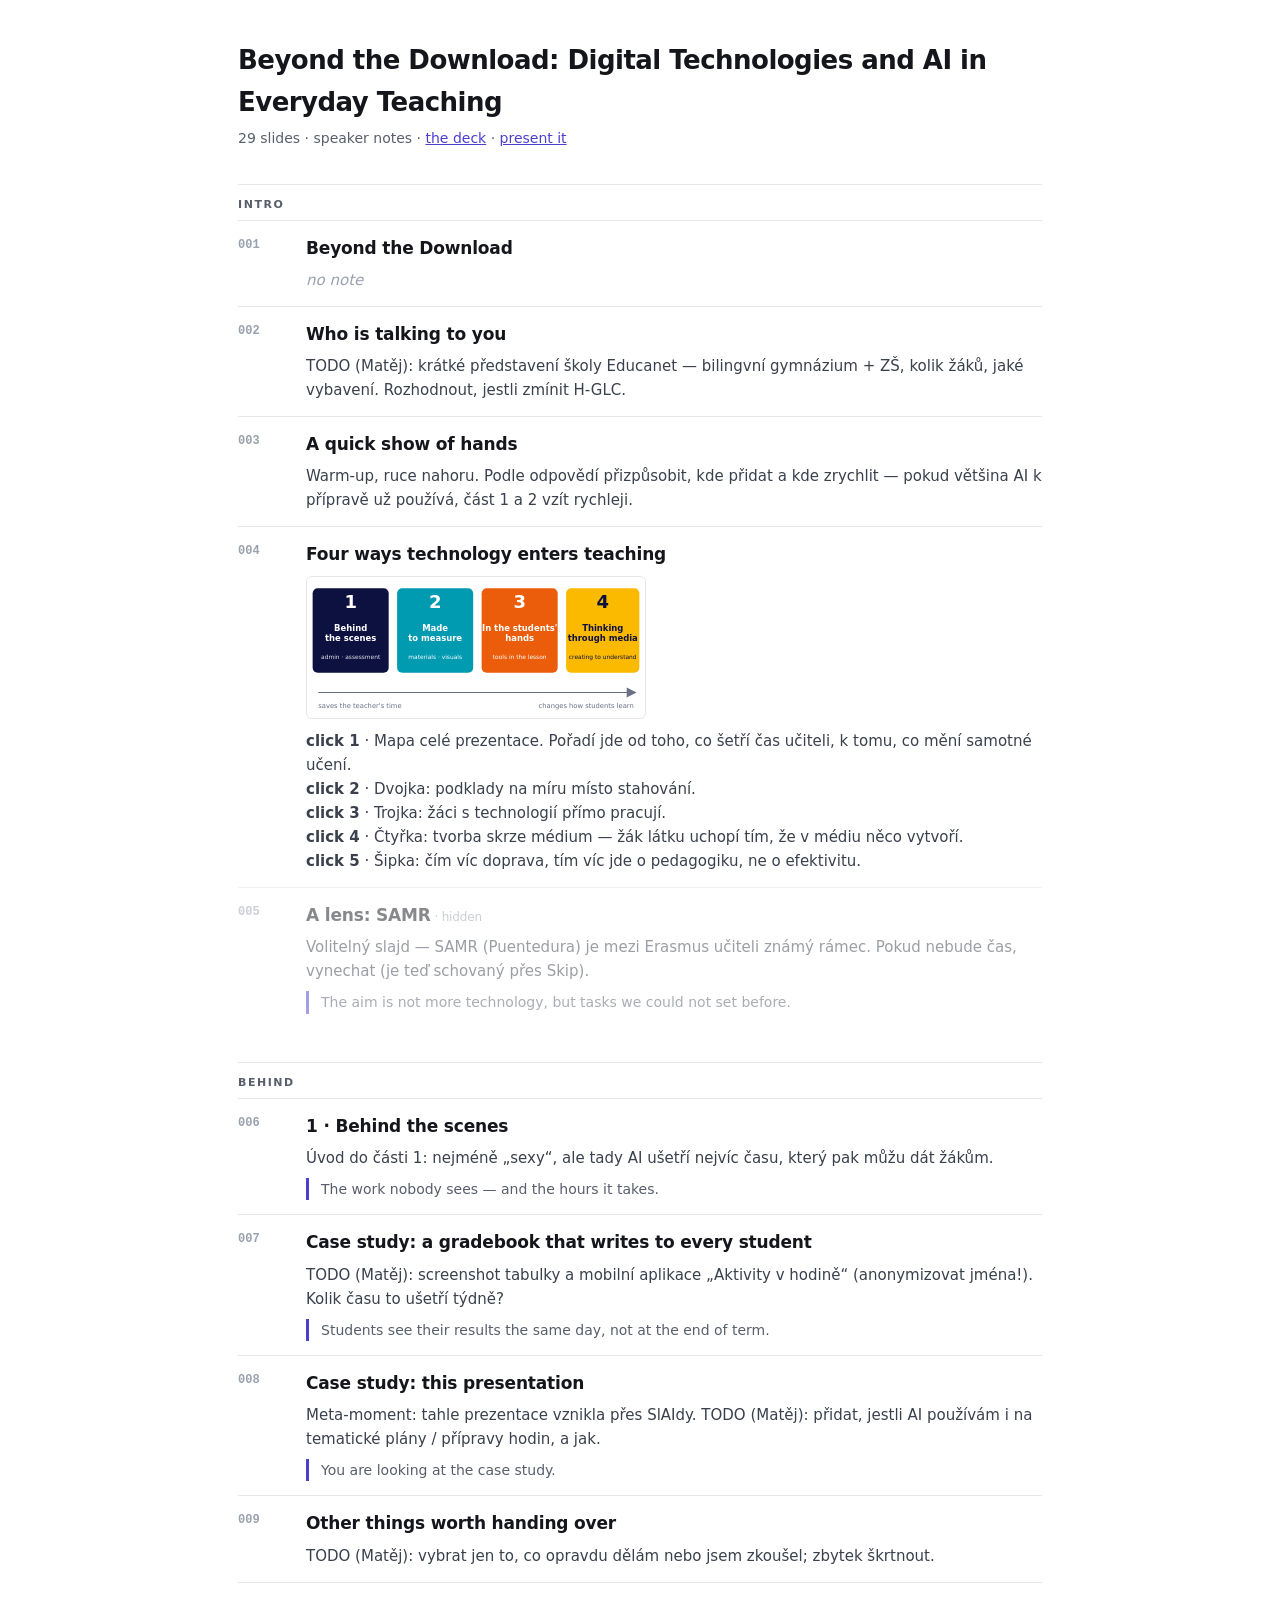
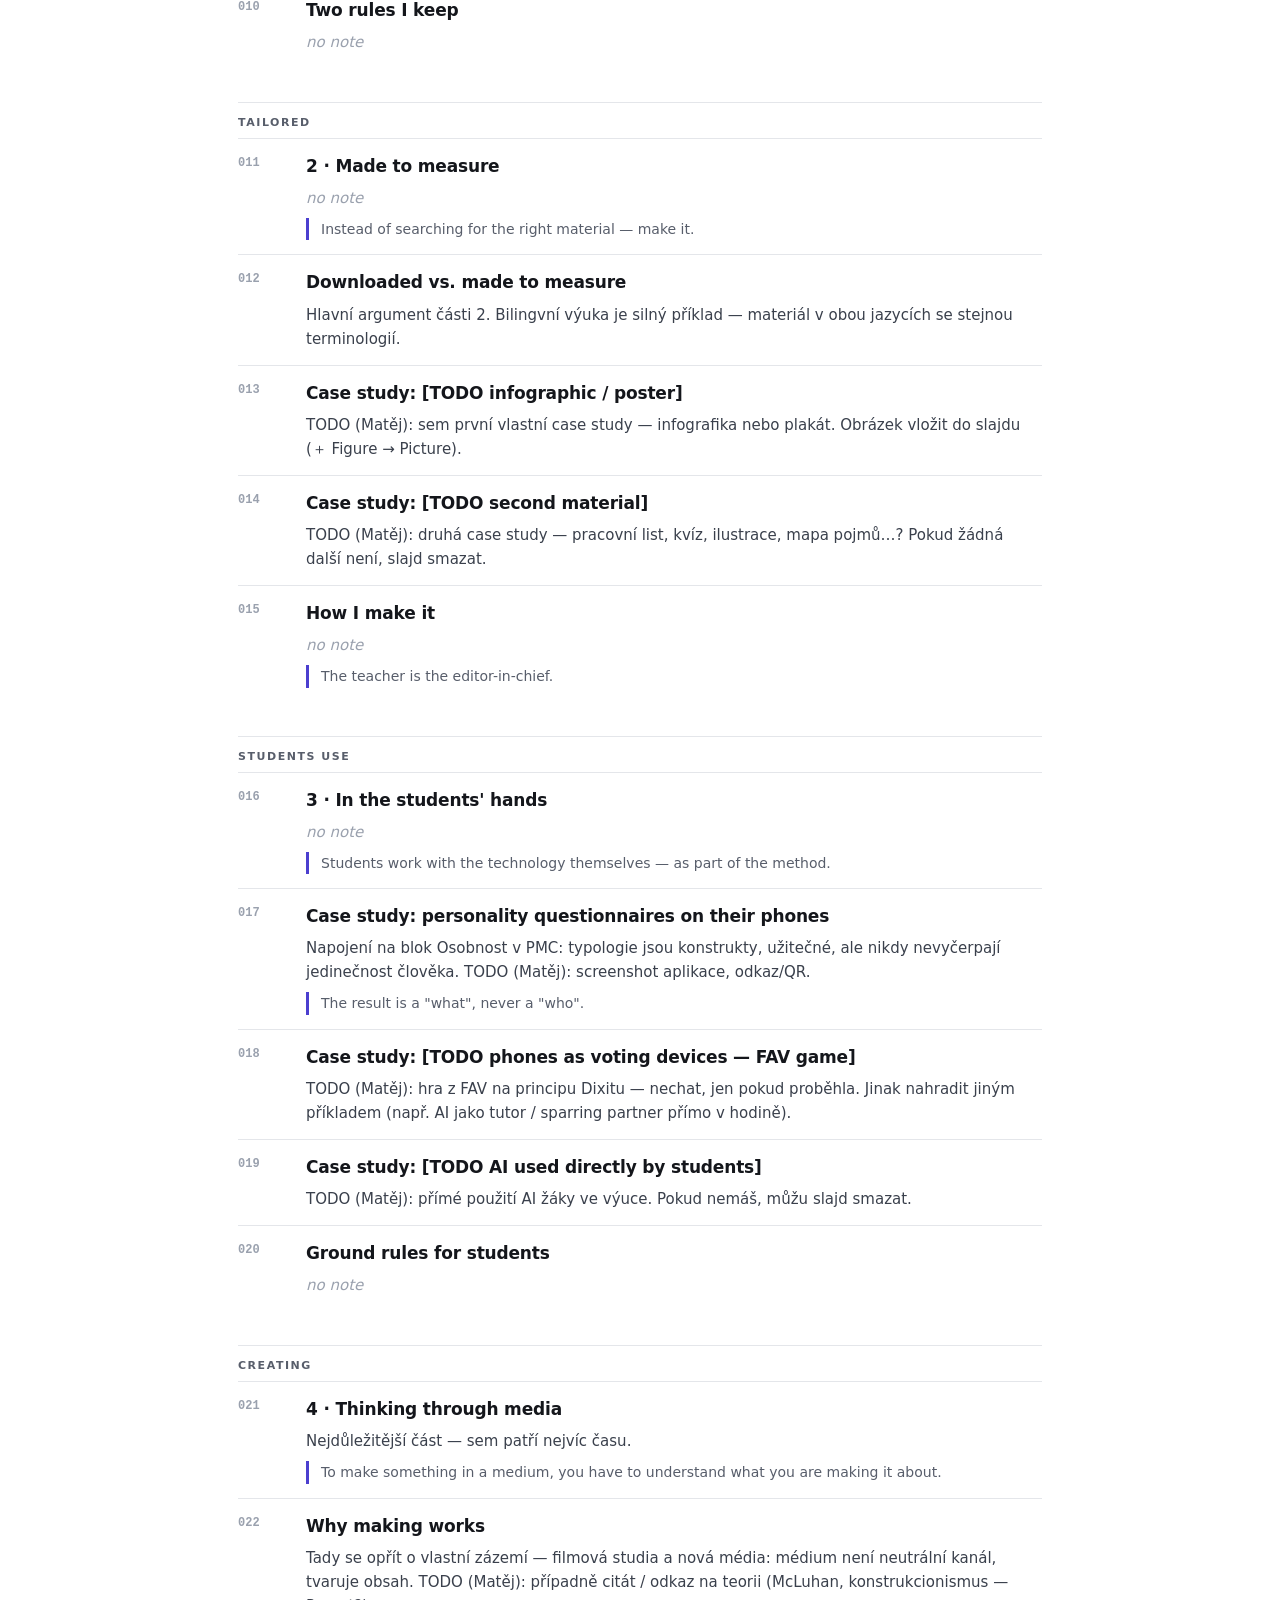
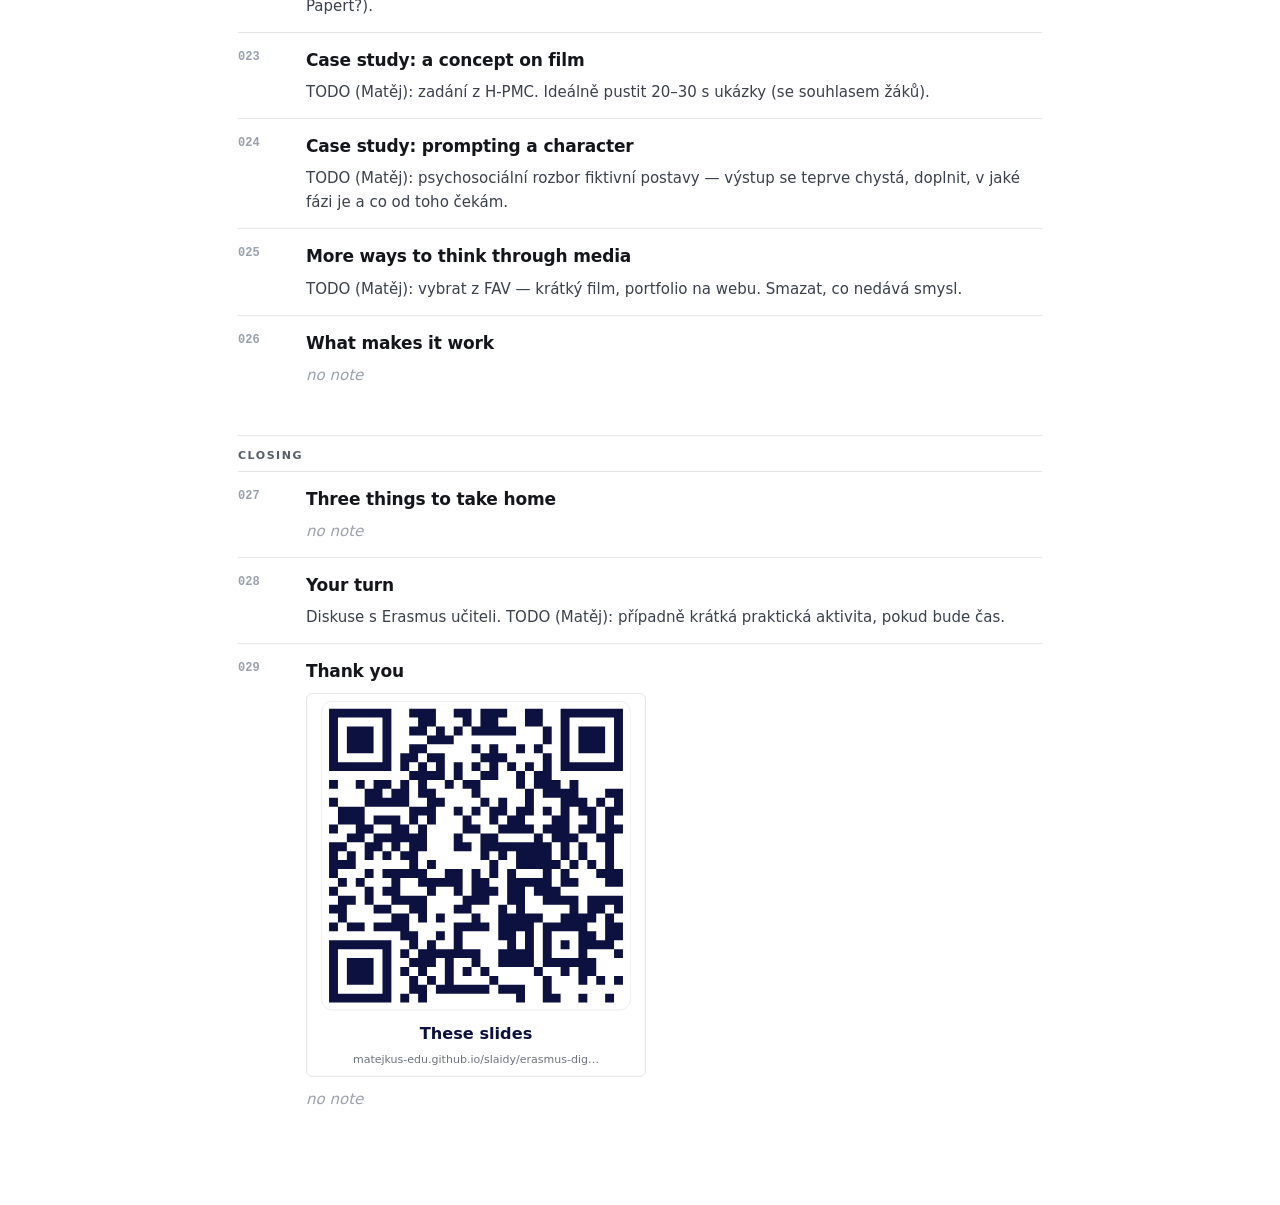
==== site/erasmus-digital/notes/index.html @ ec5362cb "Publish the Erasmus talk on digital technologies and AI (skeleton) Co-Authored-By: Claude Opus 5.5 <" ====
<!doctype html><html lang="en"><head><meta charset="utf-8">
<meta name="viewport" content="width=device-width,initial-scale=1">
<title>Beyond the Download: Digital Technologies and AI in Everyday Teaching · notes</title><style>
  :root{--ink:#14161B;--gray:#585E6B;--faint:#9AA1AE;--line:#E4E6EA;--acc:#4B3FCF}
  *{box-sizing:border-box}
  body{margin:0;background:#fff;color:var(--ink);
    font:15px/1.6 system-ui,-apple-system,Segoe UI,Roboto,sans-serif}
  .wrap{max-width:860px;margin:0 auto;padding:40px 28px 80px}
  h1{font-size:26px;letter-spacing:-.02em;margin:0 0 4px}
  .sub{color:var(--gray);margin:0 0 28px;font-size:14px}
  .sub a{color:var(--acc)}
  .act{font:600 11px/1 system-ui;letter-spacing:.14em;text-transform:uppercase;color:var(--gray);
    margin:34px 0 10px;padding-top:14px;border-top:1px solid var(--line);break-before:page}
  .act:first-of-type{break-before:auto}
  .s{display:grid;grid-template-columns:52px 1fr;gap:0 16px;padding:14px 0;
    border-top:1px solid var(--line);break-inside:avoid}
  .n{font:600 12px/1.7 ui-monospace,SFMono-Regular,monospace;color:var(--faint)}
  .t{font-size:17px;font-weight:650;letter-spacing:-.01em;margin:0 0 6px}
  .fig{margin:8px 0 10px;max-width:340px}
  .fig svg{width:100%;height:auto;display:block;border:1px solid var(--line);border-radius:6px}
  .note{margin:0;color:#3A404C}
  .note.none{color:var(--faint);font-style:italic}
  .key{margin:8px 0 0;padding-left:12px;border-left:3px solid var(--acc);color:var(--gray);
    font-size:14px}
  .skip{opacity:.5}
  .skip .t::after{content:" · hidden";font-weight:400;color:var(--faint);font-size:12px}
  @media print{
    .wrap{max-width:none;padding:0}
    body{font-size:11pt}
    .s{padding:10px 0}
    .sub a{color:inherit;text-decoration:none}
  }
:root{--d-accent:#009AB1;--d-ink:#0D1140;--d-paper:#FFFFFF;}
  .fig svg{background:var(--d-paper,#fff)}
</style></head><body><div class="wrap">
<h1>Beyond the Download: Digital Technologies and AI in Everyday Teaching</h1>
<p class="sub">29 slides · speaker notes · <a href="../">the deck</a> ·
 <a href="../#present">present it</a></p>
<div class="act">Intro</div>
<div class="s"><div class="n">001</div><div><p class="t">Beyond the Download</p><p class="note none">no note</p></div></div>
<div class="s"><div class="n">002</div><div><p class="t">Who is talking to you</p><p class="note">TODO (Matěj): krátké představení školy Educanet — bilingvní gymnázium + ZŠ, kolik žáků, jaké vybavení. Rozhodnout, jestli zmínit H-GLC.</p></div></div>
<div class="s"><div class="n">003</div><div><p class="t">A quick show of hands</p><p class="note">Warm-up, ruce nahoru. Podle odpovědí přizpůsobit, kde přidat a kde zrychlit — pokud většina AI k přípravě už používá, část 1 a 2 vzít rychleji.</p></div></div>
<div class="s"><div class="n">004</div><div><p class="t">Four ways technology enters teaching</p><div class="fig"><svg xmlns="http://www.w3.org/2000/svg" viewBox="0 0 1200 500" font-family="inherit">
  <g>
    <rect x="20" y="40" width="270" height="300" rx="18" fill="#0D1140"/>
    <text x="155" y="110" text-anchor="middle" font-size="64" font-weight="800" fill="#FFFFFF">1</text>
    <text x="155" y="190" text-anchor="middle" font-size="30" font-weight="700" fill="#FFFFFF">Behind</text>
    <text x="155" y="228" text-anchor="middle" font-size="30" font-weight="700" fill="#FFFFFF">the scenes</text>
    <text x="155" y="290" text-anchor="middle" font-size="21" fill="#E1E3EA">admin · assessment</text>
  </g>
  <g data-step="1">
    <rect x="320" y="40" width="270" height="300" rx="18" fill="#009AB1"/>
    <text x="455" y="110" text-anchor="middle" font-size="64" font-weight="800" fill="#FFFFFF">2</text>
    <text x="455" y="190" text-anchor="middle" font-size="30" font-weight="700" fill="#FFFFFF">Made</text>
    <text x="455" y="228" text-anchor="middle" font-size="30" font-weight="700" fill="#FFFFFF">to measure</text>
    <text x="455" y="290" text-anchor="middle" font-size="21" fill="#FFFFFF">materials · visuals</text>
  </g>
  <g data-step="2">
    <rect x="620" y="40" width="270" height="300" rx="18" fill="#EB5D0B"/>
    <text x="755" y="110" text-anchor="middle" font-size="64" font-weight="800" fill="#FFFFFF">3</text>
    <text x="755" y="190" text-anchor="middle" font-size="30" font-weight="700" fill="#FFFFFF">In the students'</text>
    <text x="755" y="228" text-anchor="middle" font-size="30" font-weight="700" fill="#FFFFFF">hands</text>
    <text x="755" y="290" text-anchor="middle" font-size="21" fill="#FFFFFF">tools in the lesson</text>
  </g>
  <g data-step="3">
    <rect x="920" y="40" width="260" height="300" rx="18" fill="#FBB900"/>
    <text x="1050" y="110" text-anchor="middle" font-size="64" font-weight="800" fill="#0D1140">4</text>
    <text x="1050" y="190" text-anchor="middle" font-size="30" font-weight="700" fill="#0D1140">Thinking</text>
    <text x="1050" y="228" text-anchor="middle" font-size="30" font-weight="700" fill="#0D1140">through media</text>
    <text x="1050" y="290" text-anchor="middle" font-size="21" fill="#0D1140">creating to understand</text>
  </g>
  <g data-step="4">
    <line x1="40" y1="410" x2="1140" y2="410" stroke="#6B7085" stroke-width="4"/>
    <polygon points="1170,410 1135,392 1135,428" fill="#6B7085"/>
    <text x="40" y="465" font-size="24" fill="#6B7085">saves the teacher's time</text>
    <text x="1160" y="465" text-anchor="end" font-size="24" fill="#6B7085">changes how students learn</text>
  </g>
</svg></div><p class="note"><b>click 1</b> · Mapa celé prezentace. Pořadí jde od toho, co šetří čas učiteli, k tomu, co mění samotné učení.</p><p class="note"><b>click 2</b> · Dvojka: podklady na míru místo stahování.</p><p class="note"><b>click 3</b> · Trojka: žáci s technologií přímo pracují.</p><p class="note"><b>click 4</b> · Čtyřka: tvorba skrze médium — žák látku uchopí tím, že v médiu něco vytvoří.</p><p class="note"><b>click 5</b> · Šipka: čím víc doprava, tím víc jde o pedagogiku, ne o efektivitu.</p></div></div>
<div class="s skip"><div class="n">005</div><div><p class="t">A lens: SAMR</p><p class="note">Volitelný slajd — SAMR (Puentedura) je mezi Erasmus učiteli známý rámec. Pokud nebude čas, vynechat (je teď schovaný přes Skip).</p><p class="key">The aim is not more technology, but tasks we could not set before.</p></div></div>
<div class="act">Behind</div>
<div class="s"><div class="n">006</div><div><p class="t">1 · Behind the scenes</p><p class="note">Úvod do části 1: nejméně „sexy“, ale tady AI ušetří nejvíc času, který pak můžu dát žákům.</p><p class="key">The work nobody sees — and the hours it takes.</p></div></div>
<div class="s"><div class="n">007</div><div><p class="t">Case study: a gradebook that writes to every student</p><p class="note">TODO (Matěj): screenshot tabulky a mobilní aplikace „Aktivity v hodině“ (anonymizovat jména!). Kolik času to ušetří týdně?</p><p class="key">Students see their results the same day, not at the end of term.</p></div></div>
<div class="s"><div class="n">008</div><div><p class="t">Case study: this presentation</p><p class="note">Meta-moment: tahle prezentace vznikla přes SlAIdy. TODO (Matěj): přidat, jestli AI používám i na tematické plány / přípravy hodin, a jak.</p><p class="key">You are looking at the case study.</p></div></div>
<div class="s"><div class="n">009</div><div><p class="t">Other things worth handing over</p><p class="note">TODO (Matěj): vybrat jen to, co opravdu dělám nebo jsem zkoušel; zbytek škrtnout.</p></div></div>
<div class="s"><div class="n">010</div><div><p class="t">Two rules I keep</p><p class="note none">no note</p></div></div>
<div class="act">Tailored</div>
<div class="s"><div class="n">011</div><div><p class="t">2 · Made to measure</p><p class="note none">no note</p><p class="key">Instead of searching for the right material — make it.</p></div></div>
<div class="s"><div class="n">012</div><div><p class="t">Downloaded vs. made to measure</p><p class="note">Hlavní argument části 2. Bilingvní výuka je silný příklad — materiál v obou jazycích se stejnou terminologií.</p></div></div>
<div class="s"><div class="n">013</div><div><p class="t">Case study: [TODO infographic / poster]</p><p class="note">TODO (Matěj): sem první vlastní case study — infografika nebo plakát. Obrázek vložit do slajdu (＋ Figure → Picture).</p></div></div>
<div class="s"><div class="n">014</div><div><p class="t">Case study: [TODO second material]</p><p class="note">TODO (Matěj): druhá case study — pracovní list, kvíz, ilustrace, mapa pojmů…? Pokud žádná další není, slajd smazat.</p></div></div>
<div class="s"><div class="n">015</div><div><p class="t">How I make it</p><p class="note none">no note</p><p class="key">The teacher is the editor-in-chief.</p></div></div>
<div class="act">Students Use</div>
<div class="s"><div class="n">016</div><div><p class="t">3 · In the students&#x27; hands</p><p class="note none">no note</p><p class="key">Students work with the technology themselves — as part of the method.</p></div></div>
<div class="s"><div class="n">017</div><div><p class="t">Case study: personality questionnaires on their phones</p><p class="note">Napojení na blok Osobnost v PMC: typologie jsou konstrukty, užitečné, ale nikdy nevyčerpají jedinečnost člověka. TODO (Matěj): screenshot aplikace, odkaz/QR.</p><p class="key">The result is a &quot;what&quot;, never a &quot;who&quot;.</p></div></div>
<div class="s"><div class="n">018</div><div><p class="t">Case study: [TODO phones as voting devices — FAV game]</p><p class="note">TODO (Matěj): hra z FAV na principu Dixitu — nechat, jen pokud proběhla. Jinak nahradit jiným příkladem (např. AI jako tutor / sparring partner přímo v hodině).</p></div></div>
<div class="s"><div class="n">019</div><div><p class="t">Case study: [TODO AI used directly by students]</p><p class="note">TODO (Matěj): přímé použití AI žáky ve výuce. Pokud nemáš, můžu slajd smazat.</p></div></div>
<div class="s"><div class="n">020</div><div><p class="t">Ground rules for students</p><p class="note none">no note</p></div></div>
<div class="act">Creating</div>
<div class="s"><div class="n">021</div><div><p class="t">4 · Thinking through media</p><p class="note">Nejdůležitější část — sem patří nejvíc času.</p><p class="key">To make something in a medium, you have to understand what you are making it about.</p></div></div>
<div class="s"><div class="n">022</div><div><p class="t">Why making works</p><p class="note">Tady se opřít o vlastní zázemí — filmová studia a nová média: médium není neutrální kanál, tvaruje obsah. TODO (Matěj): případně citát / odkaz na teorii (McLuhan, konstrukcionismus — Papert?).</p></div></div>
<div class="s"><div class="n">023</div><div><p class="t">Case study: a concept on film</p><p class="note">TODO (Matěj): zadání z H-PMC. Ideálně pustit 20–30 s ukázky (se souhlasem žáků).</p></div></div>
<div class="s"><div class="n">024</div><div><p class="t">Case study: prompting a character</p><p class="note">TODO (Matěj): psychosociální rozbor fiktivní postavy — výstup se teprve chystá, doplnit, v jaké fázi je a co od toho čekám.</p></div></div>
<div class="s"><div class="n">025</div><div><p class="t">More ways to think through media</p><p class="note">TODO (Matěj): vybrat z FAV — krátký film, portfolio na webu. Smazat, co nedává smysl.</p></div></div>
<div class="s"><div class="n">026</div><div><p class="t">What makes it work</p><p class="note none">no note</p></div></div>
<div class="act">Closing</div>
<div class="s"><div class="n">027</div><div><p class="t">Three things to take home</p><p class="note none">no note</p></div></div>
<div class="s"><div class="n">028</div><div><p class="t">Your turn</p><p class="note">Diskuse s Erasmus učiteli. TODO (Matěj): případně krátká praktická aktivita, pokud bude čas.</p></div></div>
<div class="s"><div class="n">029</div><div><p class="t">Thank you</p><div class="fig"><svg xmlns="http://www.w3.org/2000/svg" viewBox="0 0 460 520" font-family="system-ui,sans-serif" role="img" lang="en">
  <title>These slides</title>
  <desc>QR code: https://matejkus-edu.github.io/slaidy/erasmus-digital/</desc>
  <rect x="20" y="10" width="420" height="420" rx="14" fill="#FFFFFF" stroke="#E5E7EB"/>
  <g transform="translate(30 20) scale(12.12121)"><path d="M0 0h7v1h-7zM9 0h3v1h-3zM14 0h2v1h-2zM17 0h3v1h-3zM22 0h2v1h-2zM26 0h7v1h-7zM0 1h1v1h-1zM6 1h1v1h-1zM10 1h2v1h-2zM15 1h1v1h-1zM17 1h2v1h-2zM22 1h2v1h-2zM26 1h1v1h-1zM32 1h1v1h-1zM0 2h1v1h-1zM2 2h3v1h-3zM6 2h1v1h-1zM9 2h2v1h-2zM12 2h1v1h-1zM14 2h1v1h-1zM16 2h5v1h-5zM24 2h1v1h-1zM26 2h1v1h-1zM28 2h3v1h-3zM32 2h1v1h-1zM0 3h1v1h-1zM2 3h3v1h-3zM6 3h1v1h-1zM11 3h3v1h-3zM24 3h1v1h-1zM26 3h1v1h-1zM28 3h3v1h-3zM32 3h1v1h-1zM0 4h1v1h-1zM2 4h3v1h-3zM6 4h1v1h-1zM9 4h2v1h-2zM16 4h1v1h-1zM18 4h1v1h-1zM21 4h1v1h-1zM23 4h1v1h-1zM26 4h1v1h-1zM28 4h3v1h-3zM32 4h1v1h-1zM0 5h1v1h-1zM6 5h1v1h-1zM8 5h2v1h-2zM11 5h2v1h-2zM17 5h3v1h-3zM24 5h1v1h-1zM26 5h1v1h-1zM32 5h1v1h-1zM0 6h7v1h-7zM8 6h1v1h-1zM10 6h1v1h-1zM12 6h1v1h-1zM14 6h1v1h-1zM16 6h1v1h-1zM18 6h1v1h-1zM20 6h1v1h-1zM22 6h1v1h-1zM24 6h1v1h-1zM26 6h7v1h-7zM9 7h4v1h-4zM14 7h1v1h-1zM17 7h2v1h-2zM21 7h1v1h-1zM23 7h2v1h-2zM0 8h1v1h-1zM3 8h1v1h-1zM5 8h2v1h-2zM8 8h1v1h-1zM10 8h1v1h-1zM13 8h1v1h-1zM15 8h2v1h-2zM21 8h1v1h-1zM23 8h3v1h-3zM27 8h1v1h-1zM4 9h2v1h-2zM7 9h2v1h-2zM10 9h2v1h-2zM16 9h1v1h-1zM22 9h1v1h-1zM24 9h4v1h-4zM31 9h2v1h-2zM0 10h1v1h-1zM4 10h5v1h-5zM11 10h2v1h-2zM17 10h1v1h-1zM19 10h1v1h-1zM22 10h1v1h-1zM26 10h3v1h-3zM30 10h1v1h-1zM32 10h1v1h-1zM1 11h3v1h-3zM9 11h3v1h-3zM14 11h1v1h-1zM16 11h1v1h-1zM18 11h2v1h-2zM21 11h2v1h-2zM24 11h1v1h-1zM26 11h1v1h-1zM28 11h2v1h-2zM31 11h2v1h-2zM1 12h3v1h-3zM5 12h3v1h-3zM9 12h1v1h-1zM11 12h1v1h-1zM15 12h1v1h-1zM18 12h1v1h-1zM20 12h2v1h-2zM25 12h2v1h-2zM29 12h1v1h-1zM31 12h1v1h-1zM0 13h1v1h-1zM3 13h2v1h-2zM7 13h2v1h-2zM10 13h1v1h-1zM15 13h2v1h-2zM19 13h4v1h-4zM24 13h3v1h-3zM28 13h2v1h-2zM31 13h2v1h-2zM2 14h2v1h-2zM5 14h6v1h-6zM14 14h1v1h-1zM17 14h2v1h-2zM23 14h1v1h-1zM25 14h3v1h-3zM30 14h2v1h-2zM0 15h2v1h-2zM4 15h2v1h-2zM7 15h1v1h-1zM9 15h2v1h-2zM14 15h2v1h-2zM17 15h8v1h-8zM26 15h1v1h-1zM28 15h1v1h-1zM31 15h1v1h-1zM0 16h1v1h-1zM2 16h1v1h-1zM4 16h1v1h-1zM6 16h1v1h-1zM8 16h2v1h-2zM17 16h1v1h-1zM19 16h1v1h-1zM21 16h4v1h-4zM26 16h1v1h-1zM28 16h1v1h-1zM31 16h1v1h-1zM0 17h3v1h-3zM9 17h1v1h-1zM11 17h1v1h-1zM18 17h1v1h-1zM21 17h5v1h-5zM27 17h1v1h-1zM29 17h1v1h-1zM31 17h1v1h-1zM0 18h1v1h-1zM4 18h1v1h-1zM6 18h5v1h-5zM13 18h2v1h-2zM16 18h1v1h-1zM18 18h1v1h-1zM20 18h1v1h-1zM24 18h1v1h-1zM26 18h1v1h-1zM30 18h3v1h-3zM1 19h1v1h-1zM3 19h1v1h-1zM7 19h1v1h-1zM10 19h5v1h-5zM16 19h2v1h-2zM20 19h5v1h-5zM26 19h2v1h-2zM31 19h2v1h-2zM0 20h1v1h-1zM4 20h1v1h-1zM6 20h2v1h-2zM11 20h1v1h-1zM14 20h1v1h-1zM16 20h3v1h-3zM20 20h2v1h-2zM23 20h3v1h-3zM1 21h2v1h-2zM4 21h1v1h-1zM7 21h4v1h-4zM15 21h3v1h-3zM20 21h2v1h-2zM24 21h4v1h-4zM29 21h4v1h-4zM0 22h2v1h-2zM5 22h2v1h-2zM9 22h2v1h-2zM14 22h2v1h-2zM19 22h1v1h-1zM21 22h1v1h-1zM27 22h1v1h-1zM29 22h2v1h-2zM32 22h1v1h-1zM1 23h1v1h-1zM7 23h2v1h-2zM10 23h1v1h-1zM12 23h1v1h-1zM16 23h1v1h-1zM19 23h5v1h-5zM26 23h4v1h-4zM31 23h1v1h-1zM0 24h1v1h-1zM2 24h2v1h-2zM5 24h4v1h-4zM14 24h4v1h-4zM19 24h4v1h-4zM24 24h5v1h-5zM31 24h2v1h-2zM8 25h2v1h-2zM12 25h1v1h-1zM14 25h1v1h-1zM19 25h2v1h-2zM22 25h1v1h-1zM24 25h1v1h-1zM28 25h2v1h-2zM31 25h2v1h-2zM0 26h7v1h-7zM9 26h1v1h-1zM11 26h1v1h-1zM14 26h1v1h-1zM20 26h1v1h-1zM22 26h1v1h-1zM24 26h1v1h-1zM26 26h1v1h-1zM28 26h4v1h-4zM0 27h1v1h-1zM6 27h1v1h-1zM8 27h1v1h-1zM10 27h7v1h-7zM19 27h4v1h-4zM24 27h1v1h-1zM28 27h1v1h-1zM32 27h1v1h-1zM0 28h1v1h-1zM2 28h3v1h-3zM6 28h1v1h-1zM9 28h3v1h-3zM13 28h1v1h-1zM16 28h1v1h-1zM19 28h4v1h-4zM24 28h6v1h-6zM0 29h1v1h-1zM2 29h3v1h-3zM6 29h1v1h-1zM8 29h1v1h-1zM10 29h1v1h-1zM13 29h1v1h-1zM15 29h1v1h-1zM17 29h1v1h-1zM23 29h1v1h-1zM26 29h1v1h-1zM28 29h2v1h-2zM0 30h1v1h-1zM2 30h3v1h-3zM6 30h1v1h-1zM9 30h1v1h-1zM11 30h1v1h-1zM13 30h1v1h-1zM18 30h1v1h-1zM24 30h1v1h-1zM28 30h1v1h-1zM30 30h1v1h-1zM32 30h1v1h-1zM0 31h1v1h-1zM6 31h1v1h-1zM9 31h2v1h-2zM12 31h6v1h-6zM19 31h3v1h-3zM24 31h1v1h-1zM0 32h7v1h-7zM8 32h1v1h-1zM10 32h1v1h-1zM21 32h1v1h-1zM24 32h2v1h-2zM28 32h1v1h-1zM31 32h1v1h-1z" fill="#0D1140"/></g>
  <text x="230" y="470" text-anchor="middle" font-size="22" font-weight="700" fill="#0D1140">These slides</text>
  <text x="230" y="502" text-anchor="middle" font-size="15" fill="#6B7280">matejkus-edu.github.io/slaidy/erasmus-dig…</text>
</svg></div><p class="note none">no note</p></div></div>
</div></body></html>
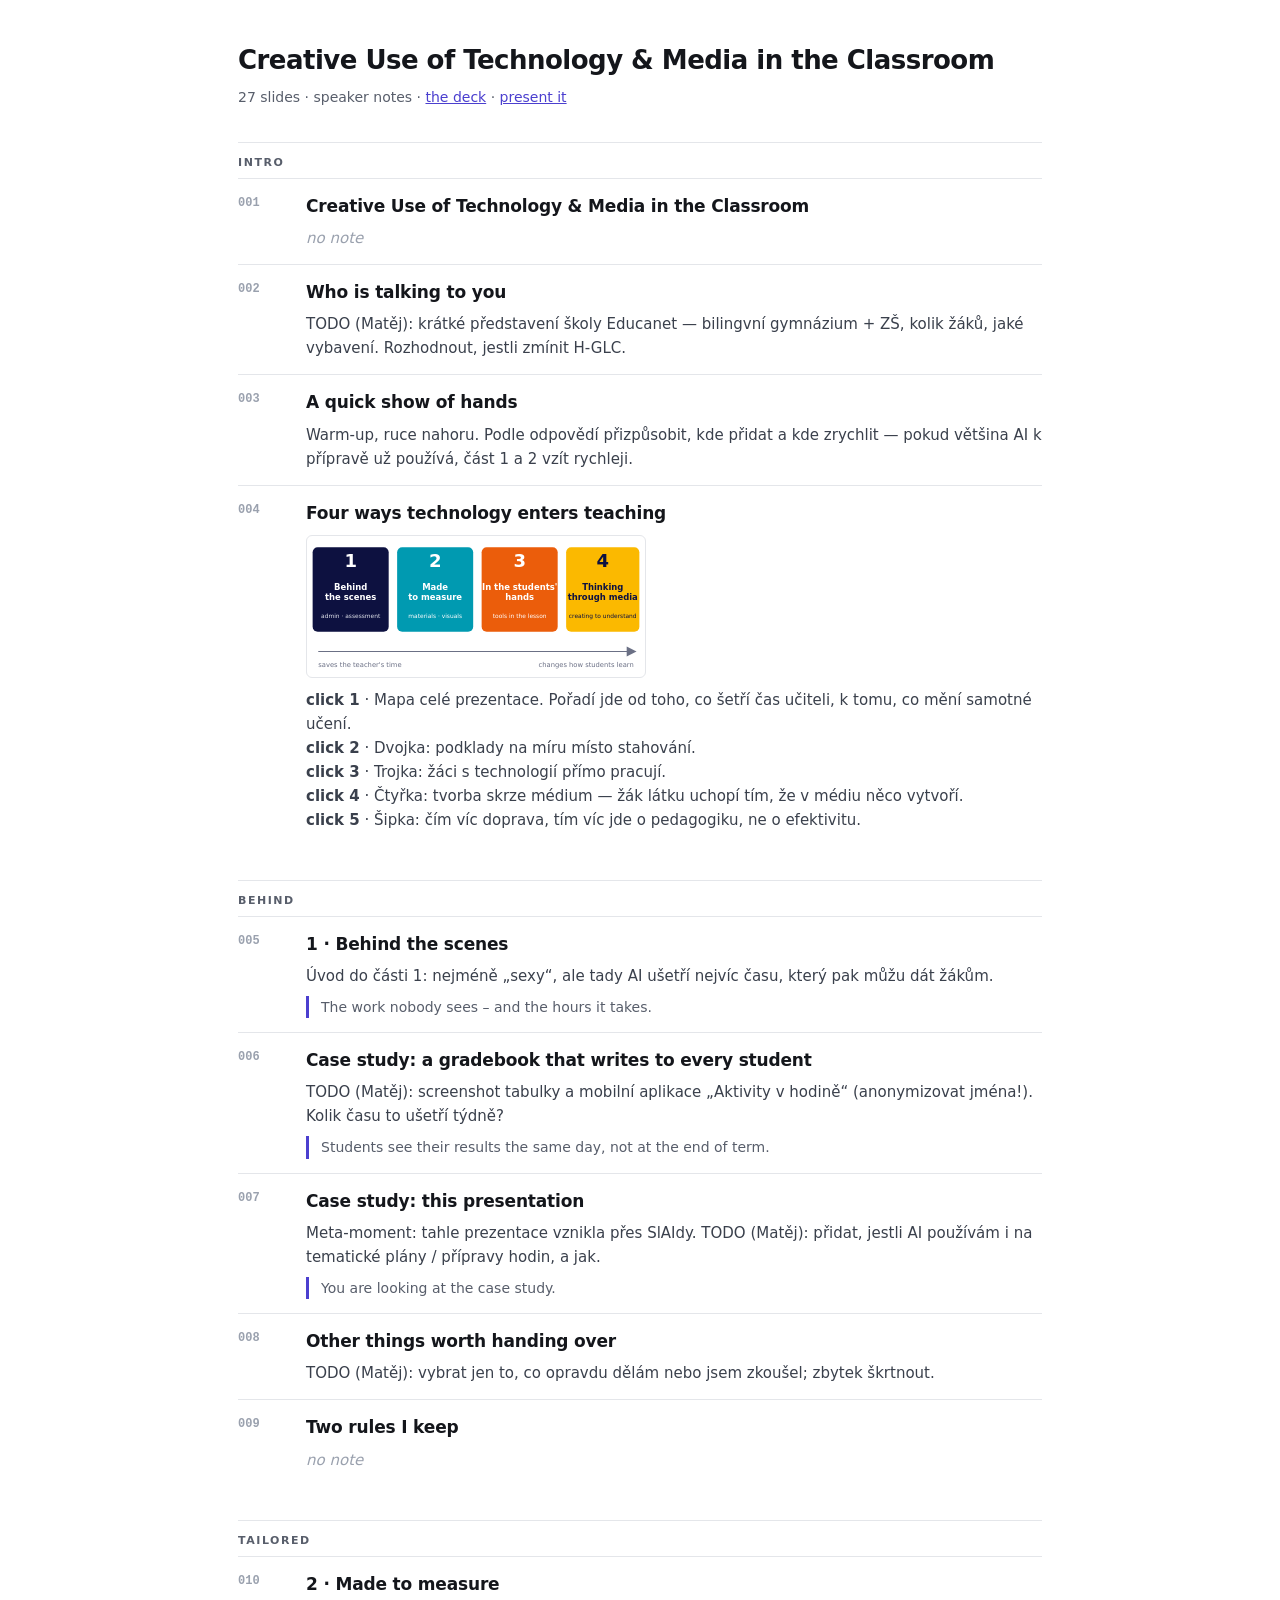
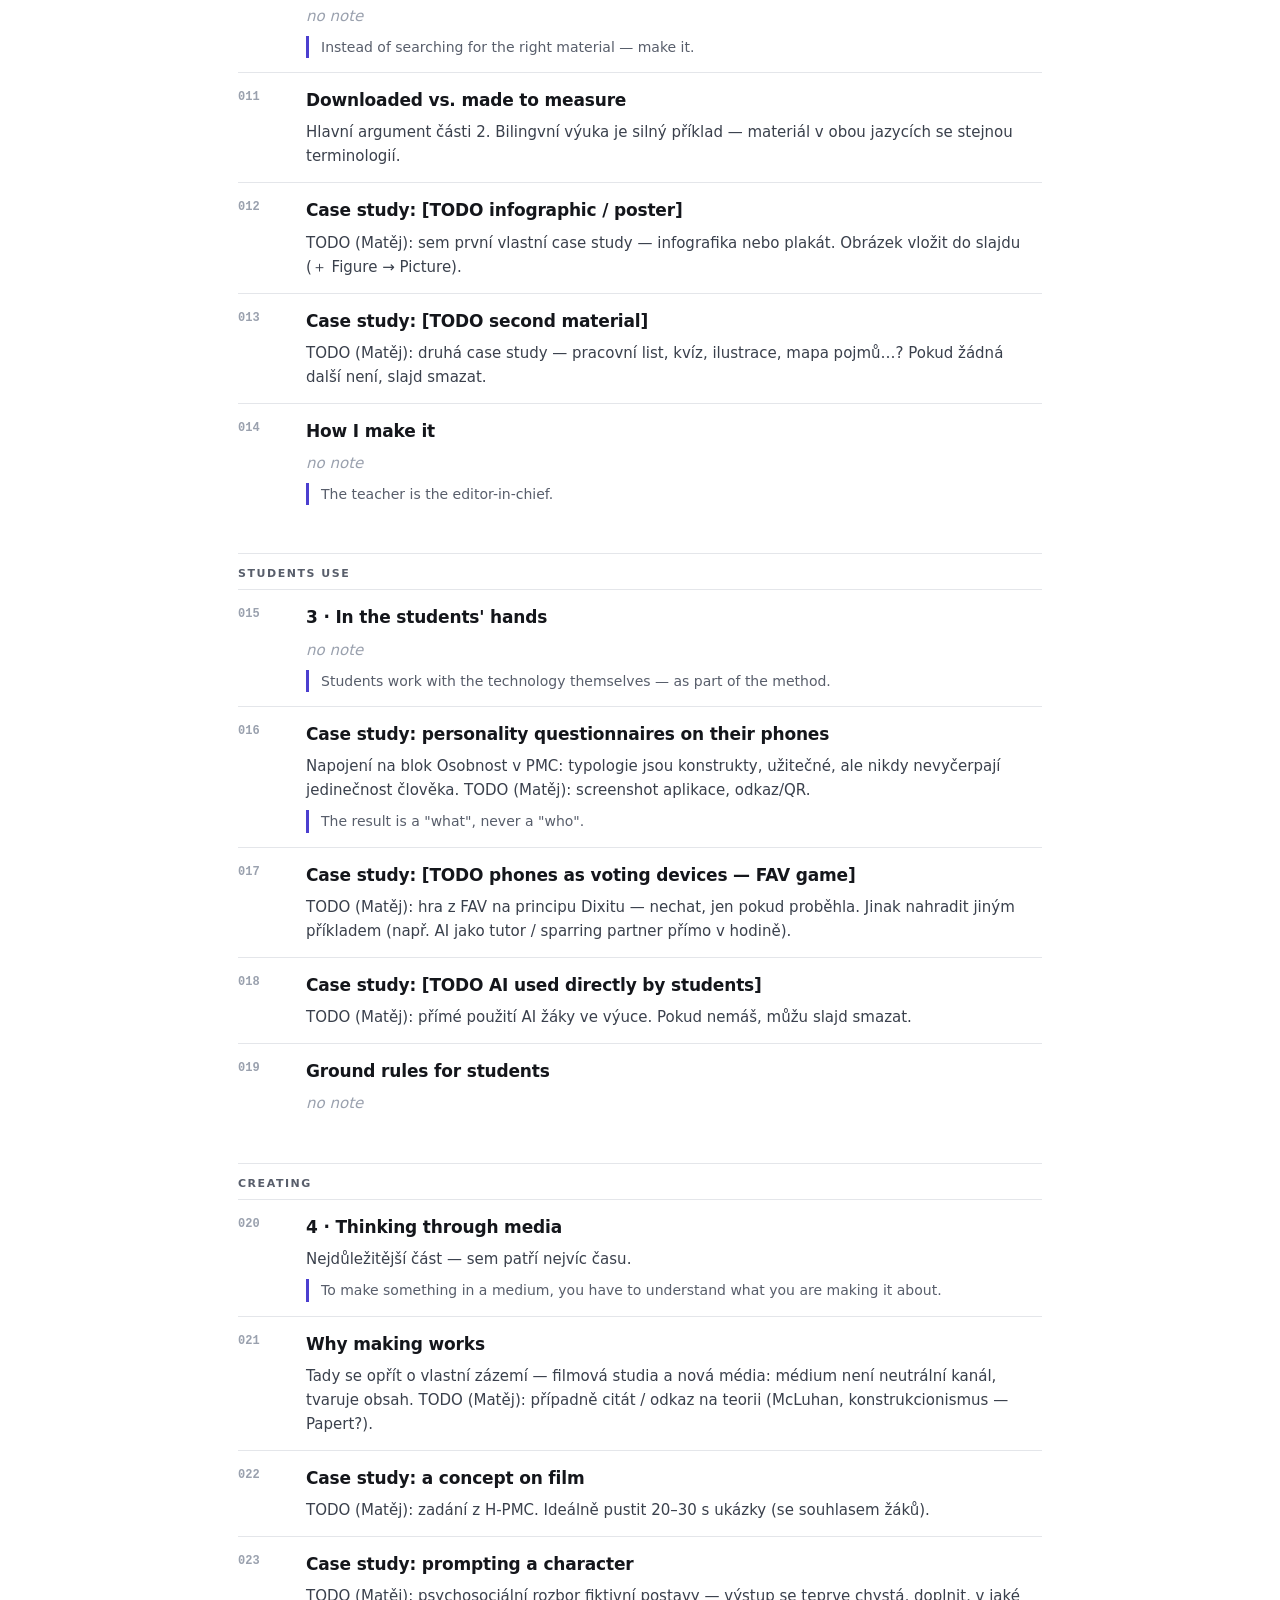
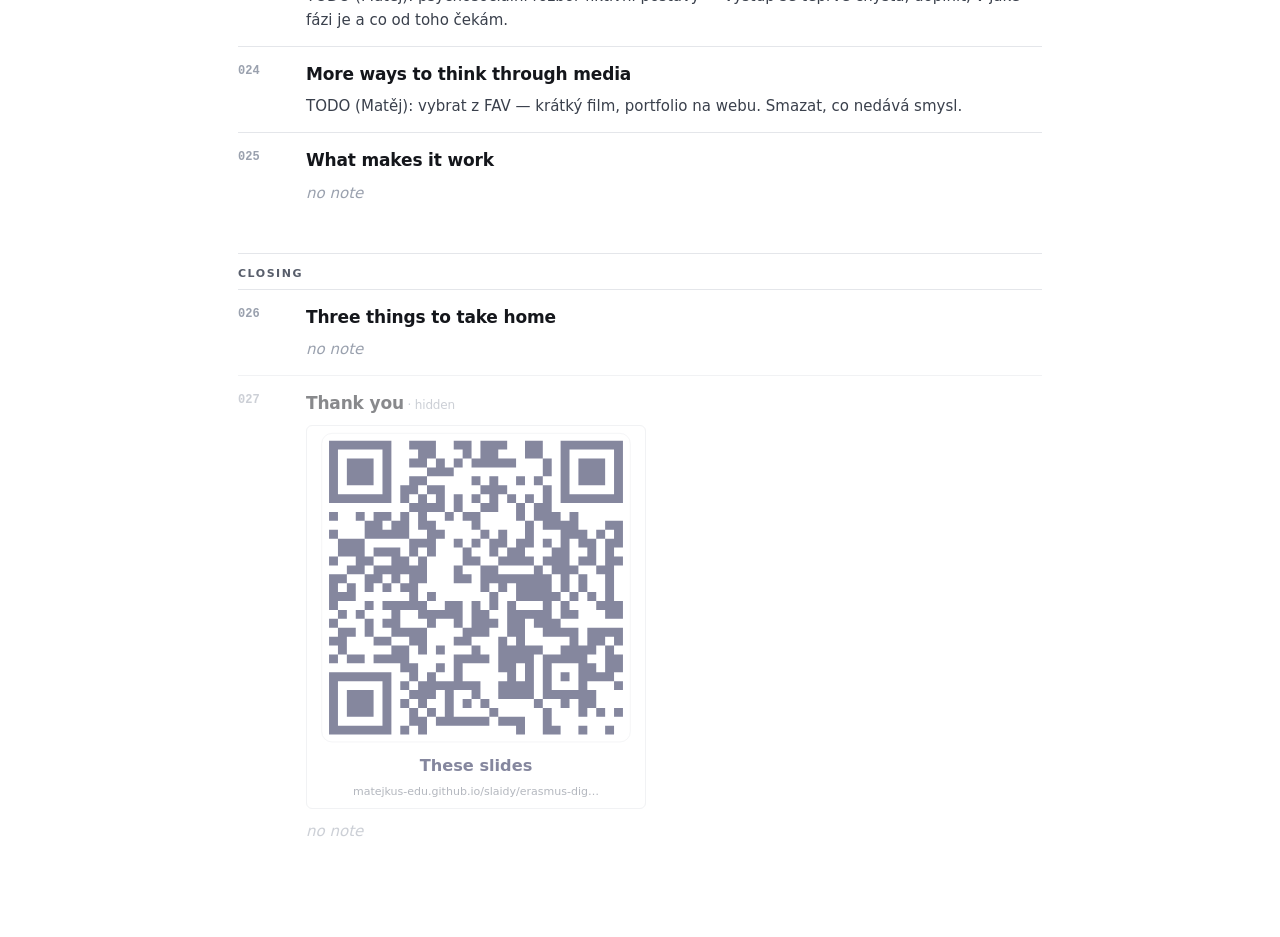
==== commit 059b2043: "Erasmus talk: take Matěj's edits, footer follows the title Co-Authored-By: Claude Opus 5.5 <noreply@" ====
--- a/site/erasmus-digital/notes/index.html
+++ b/site/erasmus-digital/notes/index.html
@@ -1,6 +1,6 @@
 <!doctype html><html lang="en"><head><meta charset="utf-8">
 <meta name="viewport" content="width=device-width,initial-scale=1">
-<title>Beyond the Download: Digital Technologies and AI in Everyday Teaching · notes</title><style>
+<title>Creative Use of Technology &amp; Media in the Classroom · notes</title><style>
   :root{--ink:#14161B;--gray:#585E6B;--faint:#9AA1AE;--line:#E4E6EA;--acc:#4B3FCF}
   *{box-sizing:border-box}
   body{margin:0;background:#fff;color:var(--ink);
@@ -33,11 +33,11 @@
 :root{--d-accent:#009AB1;--d-ink:#0D1140;--d-paper:#FFFFFF;}
   .fig svg{background:var(--d-paper,#fff)}
 </style></head><body><div class="wrap">
-<h1>Beyond the Download: Digital Technologies and AI in Everyday Teaching</h1>
-<p class="sub">29 slides · speaker notes · <a href="../">the deck</a> ·
+<h1>Creative Use of Technology &amp; Media in the Classroom</h1>
+<p class="sub">27 slides · speaker notes · <a href="../">the deck</a> ·
  <a href="../#present">present it</a></p>
 <div class="act">Intro</div>
-<div class="s"><div class="n">001</div><div><p class="t">Beyond the Download</p><p class="note none">no note</p></div></div>
+<div class="s"><div class="n">001</div><div><p class="t">Creative Use of Technology &amp; Media in the Classroom</p><p class="note none">no note</p></div></div>
 <div class="s"><div class="n">002</div><div><p class="t">Who is talking to you</p><p class="note">TODO (Matěj): krátké představení školy Educanet — bilingvní gymnázium + ZŠ, kolik žáků, jaké vybavení. Rozhodnout, jestli zmínit H-GLC.</p></div></div>
 <div class="s"><div class="n">003</div><div><p class="t">A quick show of hands</p><p class="note">Warm-up, ruce nahoru. Podle odpovědí přizpůsobit, kde přidat a kde zrychlit — pokud většina AI k přípravě už používá, část 1 a 2 vzít rychleji.</p></div></div>
 <div class="s"><div class="n">004</div><div><p class="t">Four ways technology enters teaching</p><div class="fig"><svg xmlns="http://www.w3.org/2000/svg" viewBox="0 0 1200 500" font-family="inherit">
@@ -76,36 +76,34 @@
     <text x="1160" y="465" text-anchor="end" font-size="24" fill="#6B7085">changes how students learn</text>
   </g>
 </svg></div><p class="note"><b>click 1</b> · Mapa celé prezentace. Pořadí jde od toho, co šetří čas učiteli, k tomu, co mění samotné učení.</p><p class="note"><b>click 2</b> · Dvojka: podklady na míru místo stahování.</p><p class="note"><b>click 3</b> · Trojka: žáci s technologií přímo pracují.</p><p class="note"><b>click 4</b> · Čtyřka: tvorba skrze médium — žák látku uchopí tím, že v médiu něco vytvoří.</p><p class="note"><b>click 5</b> · Šipka: čím víc doprava, tím víc jde o pedagogiku, ne o efektivitu.</p></div></div>
-<div class="s skip"><div class="n">005</div><div><p class="t">A lens: SAMR</p><p class="note">Volitelný slajd — SAMR (Puentedura) je mezi Erasmus učiteli známý rámec. Pokud nebude čas, vynechat (je teď schovaný přes Skip).</p><p class="key">The aim is not more technology, but tasks we could not set before.</p></div></div>
 <div class="act">Behind</div>
-<div class="s"><div class="n">006</div><div><p class="t">1 · Behind the scenes</p><p class="note">Úvod do části 1: nejméně „sexy“, ale tady AI ušetří nejvíc času, který pak můžu dát žákům.</p><p class="key">The work nobody sees — and the hours it takes.</p></div></div>
-<div class="s"><div class="n">007</div><div><p class="t">Case study: a gradebook that writes to every student</p><p class="note">TODO (Matěj): screenshot tabulky a mobilní aplikace „Aktivity v hodině“ (anonymizovat jména!). Kolik času to ušetří týdně?</p><p class="key">Students see their results the same day, not at the end of term.</p></div></div>
-<div class="s"><div class="n">008</div><div><p class="t">Case study: this presentation</p><p class="note">Meta-moment: tahle prezentace vznikla přes SlAIdy. TODO (Matěj): přidat, jestli AI používám i na tematické plány / přípravy hodin, a jak.</p><p class="key">You are looking at the case study.</p></div></div>
-<div class="s"><div class="n">009</div><div><p class="t">Other things worth handing over</p><p class="note">TODO (Matěj): vybrat jen to, co opravdu dělám nebo jsem zkoušel; zbytek škrtnout.</p></div></div>
-<div class="s"><div class="n">010</div><div><p class="t">Two rules I keep</p><p class="note none">no note</p></div></div>
+<div class="s"><div class="n">005</div><div><p class="t">1 · Behind the scenes</p><p class="note">Úvod do části 1: nejméně „sexy“, ale tady AI ušetří nejvíc času, který pak můžu dát žákům.</p><p class="key">The work nobody sees – and the hours it takes.</p></div></div>
+<div class="s"><div class="n">006</div><div><p class="t">Case study: a gradebook that writes to every student</p><p class="note">TODO (Matěj): screenshot tabulky a mobilní aplikace „Aktivity v hodině“ (anonymizovat jména!). Kolik času to ušetří týdně?</p><p class="key">Students see their results the same day, not at the end of term.</p></div></div>
+<div class="s"><div class="n">007</div><div><p class="t">Case study: this presentation</p><p class="note">Meta-moment: tahle prezentace vznikla přes SlAIdy. TODO (Matěj): přidat, jestli AI používám i na tematické plány / přípravy hodin, a jak.</p><p class="key">You are looking at the case study.</p></div></div>
+<div class="s"><div class="n">008</div><div><p class="t">Other things worth handing over</p><p class="note">TODO (Matěj): vybrat jen to, co opravdu dělám nebo jsem zkoušel; zbytek škrtnout.</p></div></div>
+<div class="s"><div class="n">009</div><div><p class="t">Two rules I keep</p><p class="note none">no note</p></div></div>
 <div class="act">Tailored</div>
-<div class="s"><div class="n">011</div><div><p class="t">2 · Made to measure</p><p class="note none">no note</p><p class="key">Instead of searching for the right material — make it.</p></div></div>
-<div class="s"><div class="n">012</div><div><p class="t">Downloaded vs. made to measure</p><p class="note">Hlavní argument části 2. Bilingvní výuka je silný příklad — materiál v obou jazycích se stejnou terminologií.</p></div></div>
-<div class="s"><div class="n">013</div><div><p class="t">Case study: [TODO infographic / poster]</p><p class="note">TODO (Matěj): sem první vlastní case study — infografika nebo plakát. Obrázek vložit do slajdu (＋ Figure → Picture).</p></div></div>
-<div class="s"><div class="n">014</div><div><p class="t">Case study: [TODO second material]</p><p class="note">TODO (Matěj): druhá case study — pracovní list, kvíz, ilustrace, mapa pojmů…? Pokud žádná další není, slajd smazat.</p></div></div>
-<div class="s"><div class="n">015</div><div><p class="t">How I make it</p><p class="note none">no note</p><p class="key">The teacher is the editor-in-chief.</p></div></div>
+<div class="s"><div class="n">010</div><div><p class="t">2 · Made to measure</p><p class="note none">no note</p><p class="key">Instead of searching for the right material — make it.</p></div></div>
+<div class="s"><div class="n">011</div><div><p class="t">Downloaded vs. made to measure</p><p class="note">Hlavní argument části 2. Bilingvní výuka je silný příklad — materiál v obou jazycích se stejnou terminologií.</p></div></div>
+<div class="s"><div class="n">012</div><div><p class="t">Case study: [TODO infographic / poster]</p><p class="note">TODO (Matěj): sem první vlastní case study — infografika nebo plakát. Obrázek vložit do slajdu (＋ Figure → Picture).</p></div></div>
+<div class="s"><div class="n">013</div><div><p class="t">Case study: [TODO second material]</p><p class="note">TODO (Matěj): druhá case study — pracovní list, kvíz, ilustrace, mapa pojmů…? Pokud žádná další není, slajd smazat.</p></div></div>
+<div class="s"><div class="n">014</div><div><p class="t">How I make it</p><p class="note none">no note</p><p class="key">The teacher is the editor-in-chief.</p></div></div>
 <div class="act">Students Use</div>
-<div class="s"><div class="n">016</div><div><p class="t">3 · In the students&#x27; hands</p><p class="note none">no note</p><p class="key">Students work with the technology themselves — as part of the method.</p></div></div>
-<div class="s"><div class="n">017</div><div><p class="t">Case study: personality questionnaires on their phones</p><p class="note">Napojení na blok Osobnost v PMC: typologie jsou konstrukty, užitečné, ale nikdy nevyčerpají jedinečnost člověka. TODO (Matěj): screenshot aplikace, odkaz/QR.</p><p class="key">The result is a &quot;what&quot;, never a &quot;who&quot;.</p></div></div>
-<div class="s"><div class="n">018</div><div><p class="t">Case study: [TODO phones as voting devices — FAV game]</p><p class="note">TODO (Matěj): hra z FAV na principu Dixitu — nechat, jen pokud proběhla. Jinak nahradit jiným příkladem (např. AI jako tutor / sparring partner přímo v hodině).</p></div></div>
-<div class="s"><div class="n">019</div><div><p class="t">Case study: [TODO AI used directly by students]</p><p class="note">TODO (Matěj): přímé použití AI žáky ve výuce. Pokud nemáš, můžu slajd smazat.</p></div></div>
-<div class="s"><div class="n">020</div><div><p class="t">Ground rules for students</p><p class="note none">no note</p></div></div>
+<div class="s"><div class="n">015</div><div><p class="t">3 · In the students&#x27; hands</p><p class="note none">no note</p><p class="key">Students work with the technology themselves — as part of the method.</p></div></div>
+<div class="s"><div class="n">016</div><div><p class="t">Case study: personality questionnaires on their phones</p><p class="note">Napojení na blok Osobnost v PMC: typologie jsou konstrukty, užitečné, ale nikdy nevyčerpají jedinečnost člověka. TODO (Matěj): screenshot aplikace, odkaz/QR.</p><p class="key">The result is a &quot;what&quot;, never a &quot;who&quot;.</p></div></div>
+<div class="s"><div class="n">017</div><div><p class="t">Case study: [TODO phones as voting devices — FAV game]</p><p class="note">TODO (Matěj): hra z FAV na principu Dixitu — nechat, jen pokud proběhla. Jinak nahradit jiným příkladem (např. AI jako tutor / sparring partner přímo v hodině).</p></div></div>
+<div class="s"><div class="n">018</div><div><p class="t">Case study: [TODO AI used directly by students]</p><p class="note">TODO (Matěj): přímé použití AI žáky ve výuce. Pokud nemáš, můžu slajd smazat.</p></div></div>
+<div class="s"><div class="n">019</div><div><p class="t">Ground rules for students</p><p class="note none">no note</p></div></div>
 <div class="act">Creating</div>
-<div class="s"><div class="n">021</div><div><p class="t">4 · Thinking through media</p><p class="note">Nejdůležitější část — sem patří nejvíc času.</p><p class="key">To make something in a medium, you have to understand what you are making it about.</p></div></div>
-<div class="s"><div class="n">022</div><div><p class="t">Why making works</p><p class="note">Tady se opřít o vlastní zázemí — filmová studia a nová média: médium není neutrální kanál, tvaruje obsah. TODO (Matěj): případně citát / odkaz na teorii (McLuhan, konstrukcionismus — Papert?).</p></div></div>
-<div class="s"><div class="n">023</div><div><p class="t">Case study: a concept on film</p><p class="note">TODO (Matěj): zadání z H-PMC. Ideálně pustit 20–30 s ukázky (se souhlasem žáků).</p></div></div>
-<div class="s"><div class="n">024</div><div><p class="t">Case study: prompting a character</p><p class="note">TODO (Matěj): psychosociální rozbor fiktivní postavy — výstup se teprve chystá, doplnit, v jaké fázi je a co od toho čekám.</p></div></div>
-<div class="s"><div class="n">025</div><div><p class="t">More ways to think through media</p><p class="note">TODO (Matěj): vybrat z FAV — krátký film, portfolio na webu. Smazat, co nedává smysl.</p></div></div>
-<div class="s"><div class="n">026</div><div><p class="t">What makes it work</p><p class="note none">no note</p></div></div>
+<div class="s"><div class="n">020</div><div><p class="t">4 · Thinking through media</p><p class="note">Nejdůležitější část — sem patří nejvíc času.</p><p class="key">To make something in a medium, you have to understand what you are making it about.</p></div></div>
+<div class="s"><div class="n">021</div><div><p class="t">Why making works</p><p class="note">Tady se opřít o vlastní zázemí — filmová studia a nová média: médium není neutrální kanál, tvaruje obsah. TODO (Matěj): případně citát / odkaz na teorii (McLuhan, konstrukcionismus — Papert?).</p></div></div>
+<div class="s"><div class="n">022</div><div><p class="t">Case study: a concept on film</p><p class="note">TODO (Matěj): zadání z H-PMC. Ideálně pustit 20–30 s ukázky (se souhlasem žáků).</p></div></div>
+<div class="s"><div class="n">023</div><div><p class="t">Case study: prompting a character</p><p class="note">TODO (Matěj): psychosociální rozbor fiktivní postavy — výstup se teprve chystá, doplnit, v jaké fázi je a co od toho čekám.</p></div></div>
+<div class="s"><div class="n">024</div><div><p class="t">More ways to think through media</p><p class="note">TODO (Matěj): vybrat z FAV — krátký film, portfolio na webu. Smazat, co nedává smysl.</p></div></div>
+<div class="s"><div class="n">025</div><div><p class="t">What makes it work</p><p class="note none">no note</p></div></div>
 <div class="act">Closing</div>
-<div class="s"><div class="n">027</div><div><p class="t">Three things to take home</p><p class="note none">no note</p></div></div>
-<div class="s"><div class="n">028</div><div><p class="t">Your turn</p><p class="note">Diskuse s Erasmus učiteli. TODO (Matěj): případně krátká praktická aktivita, pokud bude čas.</p></div></div>
-<div class="s"><div class="n">029</div><div><p class="t">Thank you</p><div class="fig"><svg xmlns="http://www.w3.org/2000/svg" viewBox="0 0 460 520" font-family="system-ui,sans-serif" role="img" lang="en">
+<div class="s"><div class="n">026</div><div><p class="t">Three things to take home</p><p class="note none">no note</p></div></div>
+<div class="s skip"><div class="n">027</div><div><p class="t">Thank you</p><div class="fig"><svg xmlns="http://www.w3.org/2000/svg" viewBox="0 0 460 520" font-family="system-ui,sans-serif" role="img" lang="en">
   <title>These slides</title>
   <desc>QR code: https://matejkus-edu.github.io/slaidy/erasmus-digital/</desc>
   <rect x="20" y="10" width="420" height="420" rx="14" fill="#FFFFFF" stroke="#E5E7EB"/>
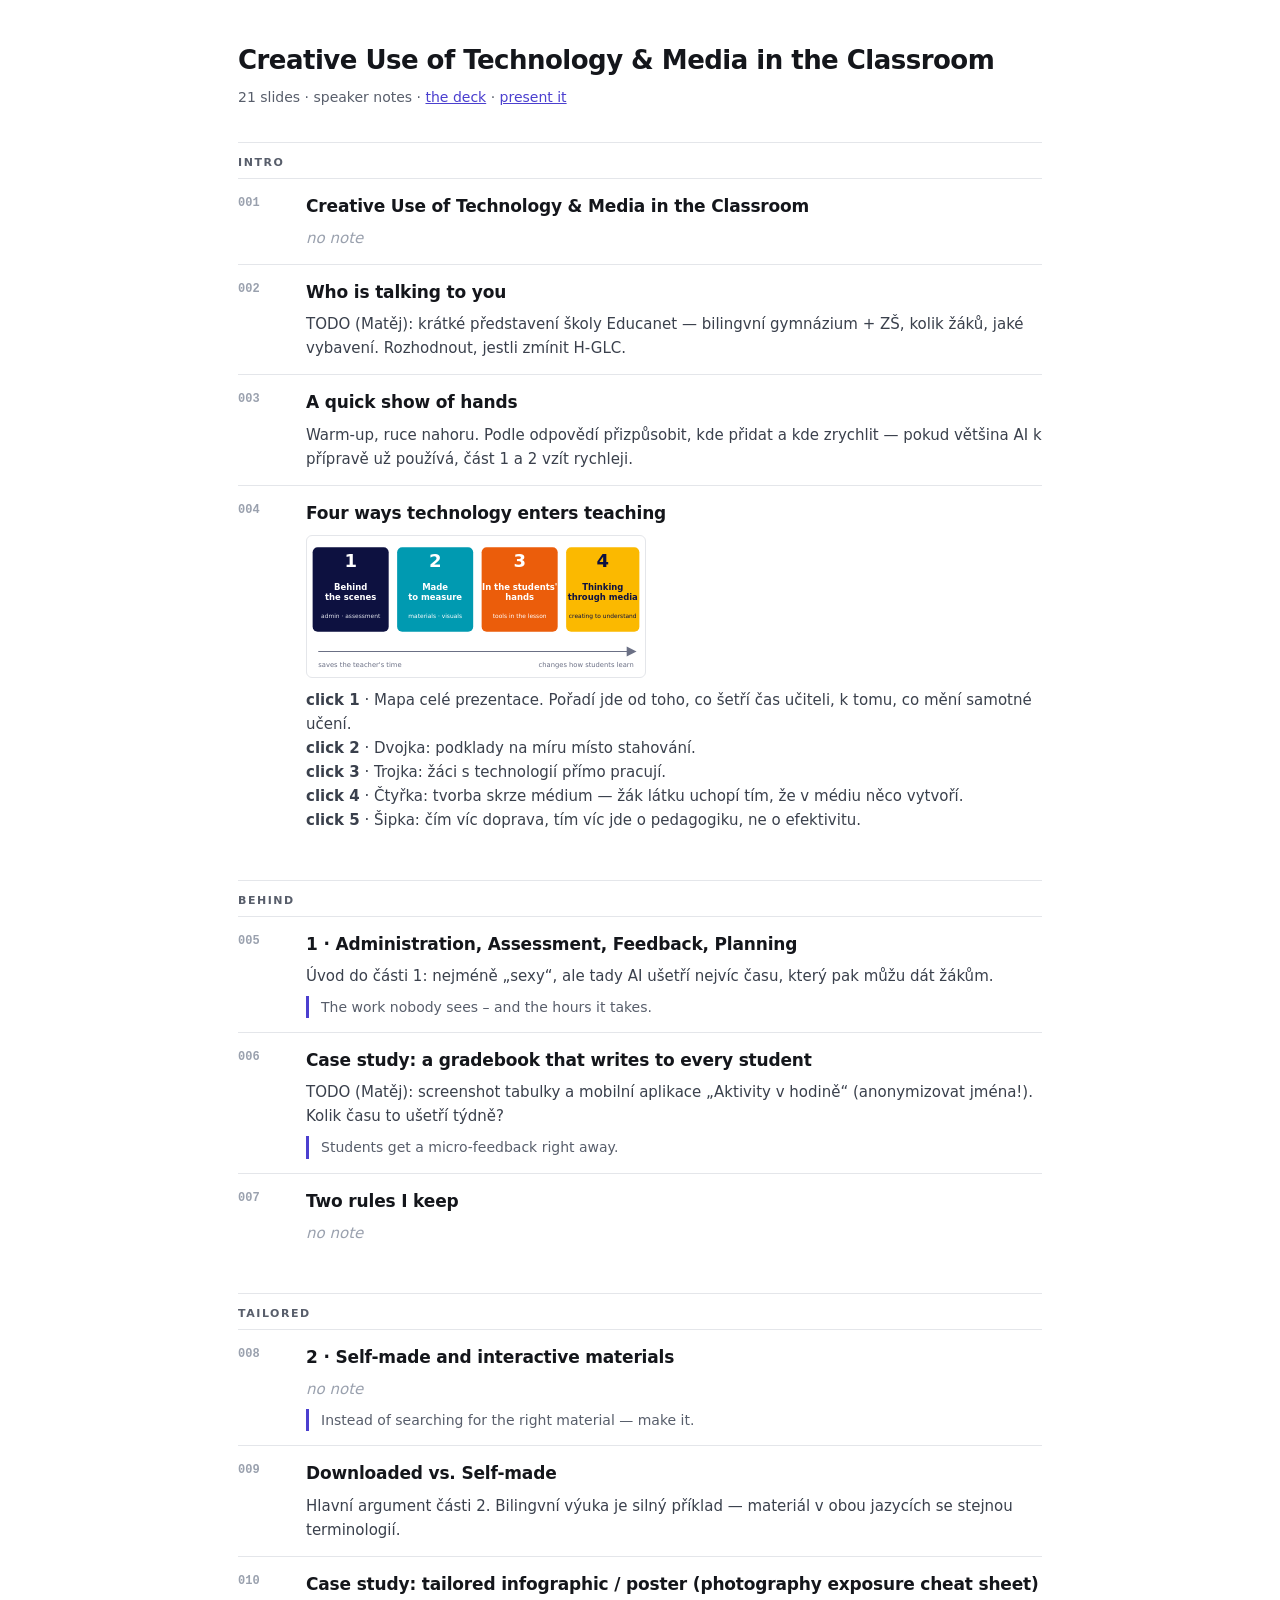
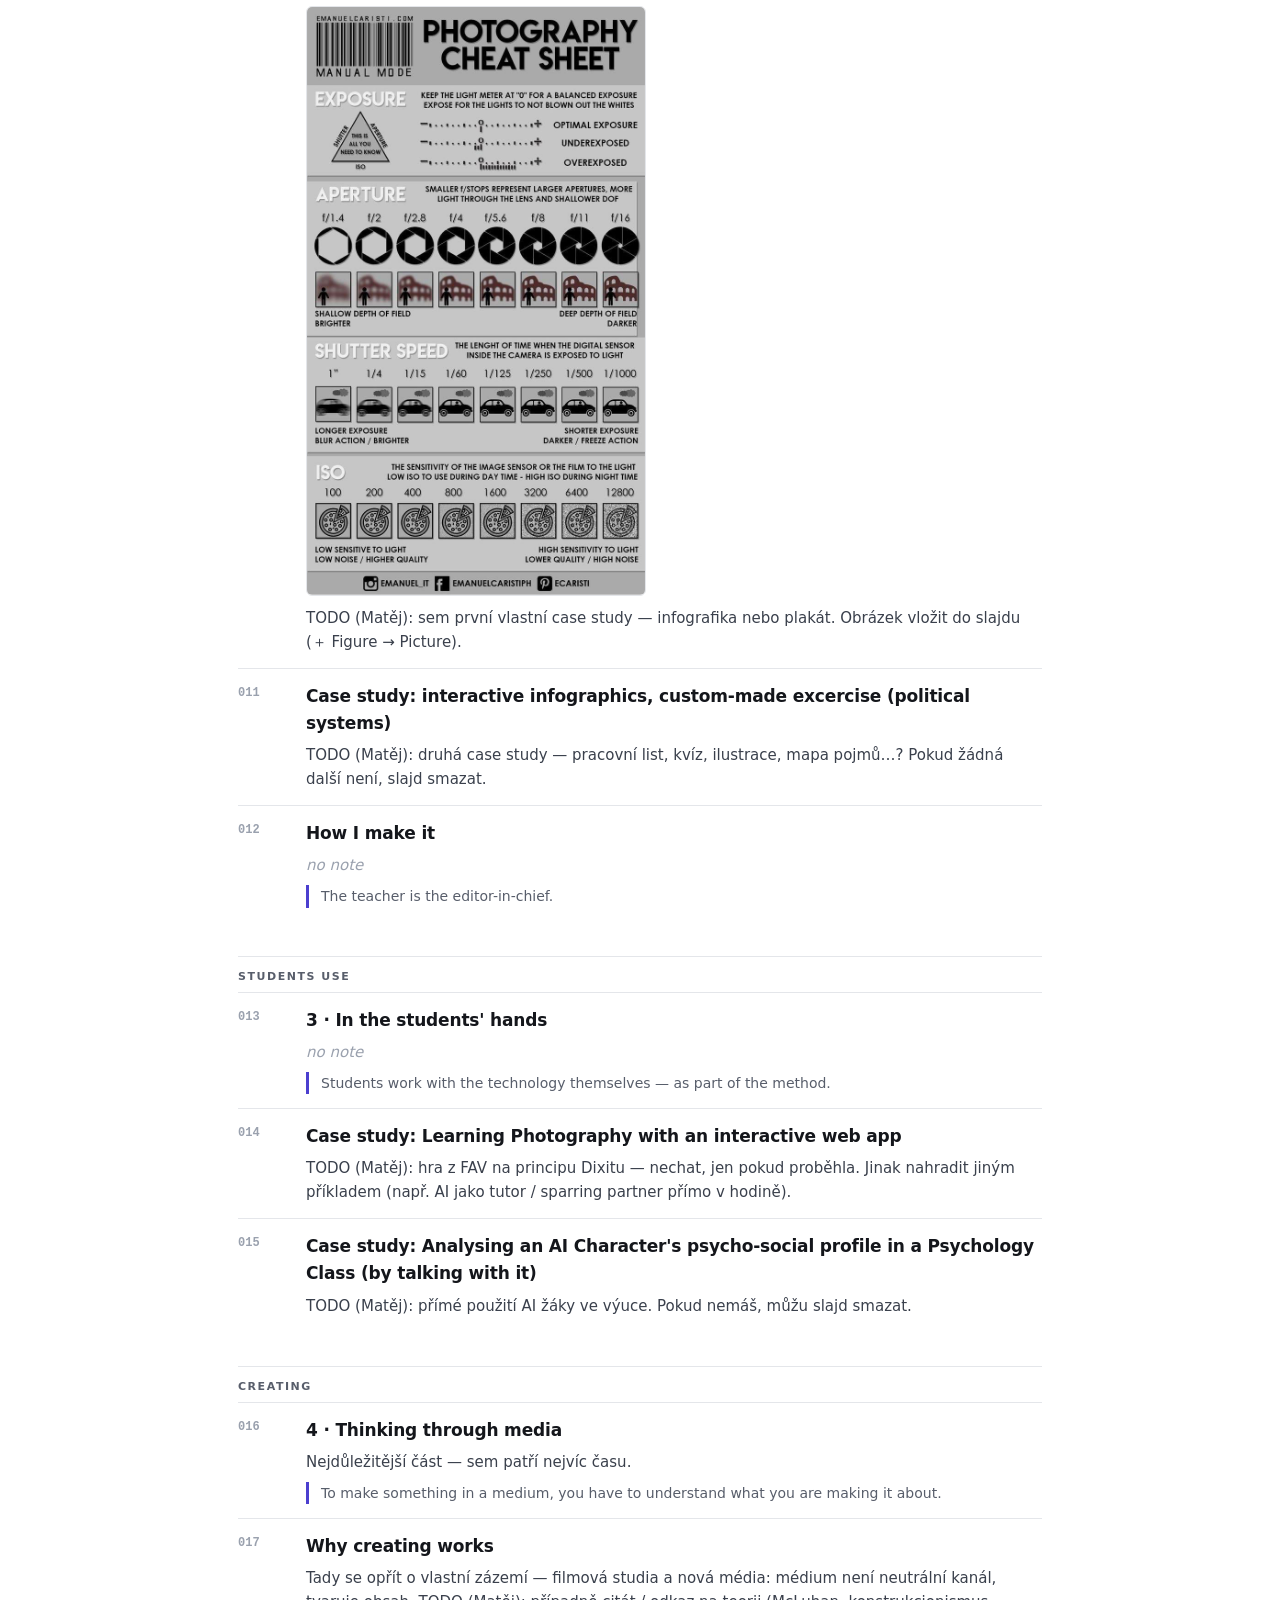
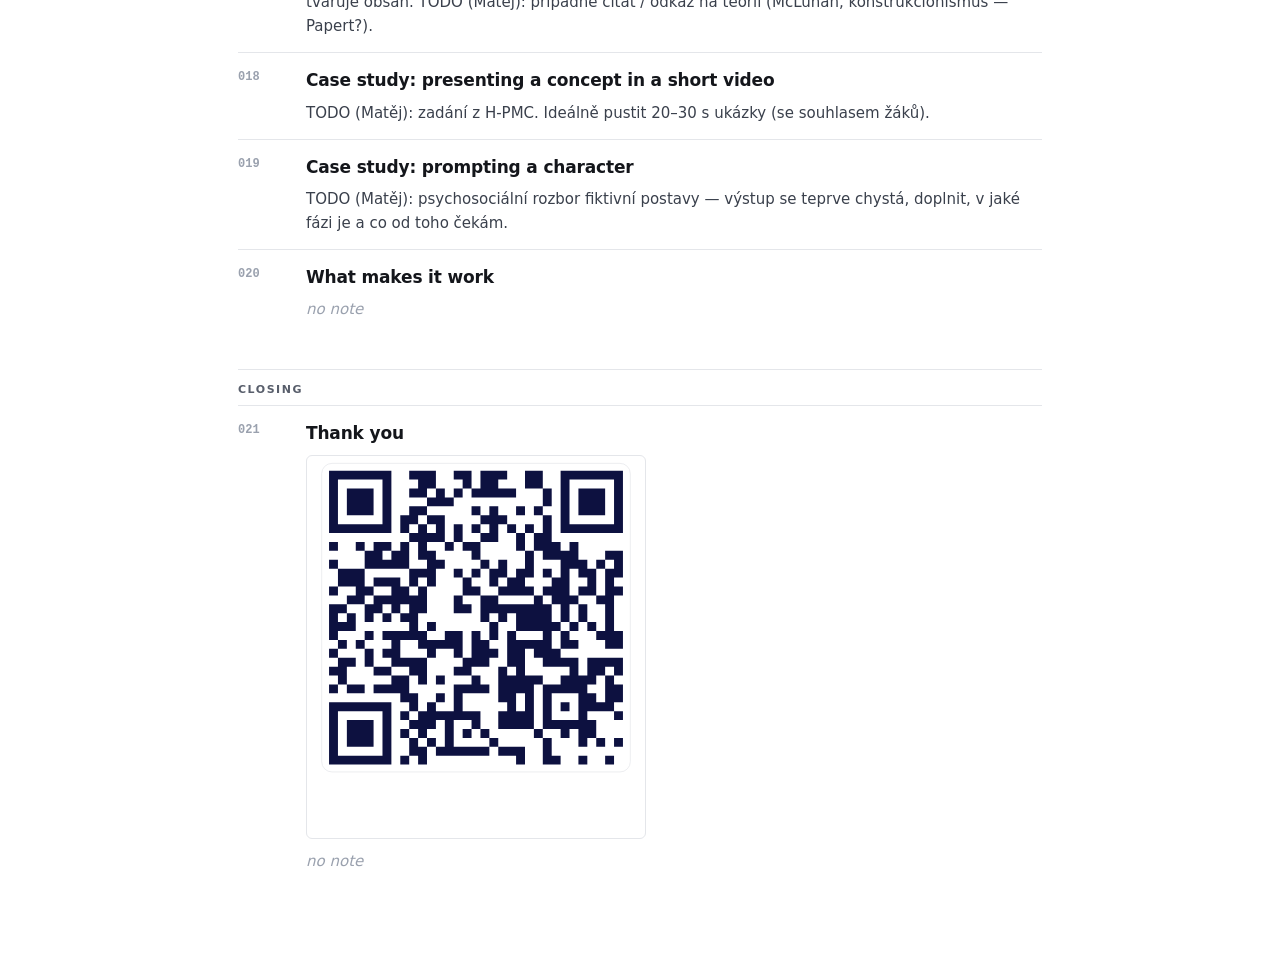
==== commit d49d24c1: "Erasmus talk: take Matěj's second round of edits (case studies, pictures) Co-Authored-By: Claude Opu" ====
--- a/site/erasmus-digital/notes/index.html
+++ b/site/erasmus-digital/notes/index.html
@@ -34,7 +34,7 @@
   .fig svg{background:var(--d-paper,#fff)}
 </style></head><body><div class="wrap">
 <h1>Creative Use of Technology &amp; Media in the Classroom</h1>
-<p class="sub">27 slides · speaker notes · <a href="../">the deck</a> ·
+<p class="sub">21 slides · speaker notes · <a href="../">the deck</a> ·
  <a href="../#present">present it</a></p>
 <div class="act">Intro</div>
 <div class="s"><div class="n">001</div><div><p class="t">Creative Use of Technology &amp; Media in the Classroom</p><p class="note none">no note</p></div></div>
@@ -77,38 +77,34 @@
   </g>
 </svg></div><p class="note"><b>click 1</b> · Mapa celé prezentace. Pořadí jde od toho, co šetří čas učiteli, k tomu, co mění samotné učení.</p><p class="note"><b>click 2</b> · Dvojka: podklady na míru místo stahování.</p><p class="note"><b>click 3</b> · Trojka: žáci s technologií přímo pracují.</p><p class="note"><b>click 4</b> · Čtyřka: tvorba skrze médium — žák látku uchopí tím, že v médiu něco vytvoří.</p><p class="note"><b>click 5</b> · Šipka: čím víc doprava, tím víc jde o pedagogiku, ne o efektivitu.</p></div></div>
 <div class="act">Behind</div>
-<div class="s"><div class="n">005</div><div><p class="t">1 · Behind the scenes</p><p class="note">Úvod do části 1: nejméně „sexy“, ale tady AI ušetří nejvíc času, který pak můžu dát žákům.</p><p class="key">The work nobody sees – and the hours it takes.</p></div></div>
-<div class="s"><div class="n">006</div><div><p class="t">Case study: a gradebook that writes to every student</p><p class="note">TODO (Matěj): screenshot tabulky a mobilní aplikace „Aktivity v hodině“ (anonymizovat jména!). Kolik času to ušetří týdně?</p><p class="key">Students see their results the same day, not at the end of term.</p></div></div>
-<div class="s"><div class="n">007</div><div><p class="t">Case study: this presentation</p><p class="note">Meta-moment: tahle prezentace vznikla přes SlAIdy. TODO (Matěj): přidat, jestli AI používám i na tematické plány / přípravy hodin, a jak.</p><p class="key">You are looking at the case study.</p></div></div>
-<div class="s"><div class="n">008</div><div><p class="t">Other things worth handing over</p><p class="note">TODO (Matěj): vybrat jen to, co opravdu dělám nebo jsem zkoušel; zbytek škrtnout.</p></div></div>
-<div class="s"><div class="n">009</div><div><p class="t">Two rules I keep</p><p class="note none">no note</p></div></div>
+<div class="s"><div class="n">005</div><div><p class="t">1 · Administration, Assessment, Feedback, Planning</p><p class="note">Úvod do části 1: nejméně „sexy“, ale tady AI ušetří nejvíc času, který pak můžu dát žákům.</p><p class="key">The work nobody sees – and the hours it takes.</p></div></div>
+<div class="s"><div class="n">006</div><div><p class="t">Case study: a gradebook that writes to every student</p><p class="note">TODO (Matěj): screenshot tabulky a mobilní aplikace „Aktivity v hodině“ (anonymizovat jména!). Kolik času to ušetří týdně?</p><p class="key">Students get a micro-feedback right away.</p></div></div>
+<div class="s"><div class="n">007</div><div><p class="t">Two rules I keep</p><p class="note none">no note</p></div></div>
 <div class="act">Tailored</div>
-<div class="s"><div class="n">010</div><div><p class="t">2 · Made to measure</p><p class="note none">no note</p><p class="key">Instead of searching for the right material — make it.</p></div></div>
-<div class="s"><div class="n">011</div><div><p class="t">Downloaded vs. made to measure</p><p class="note">Hlavní argument části 2. Bilingvní výuka je silný příklad — materiál v obou jazycích se stejnou terminologií.</p></div></div>
-<div class="s"><div class="n">012</div><div><p class="t">Case study: [TODO infographic / poster]</p><p class="note">TODO (Matěj): sem první vlastní case study — infografika nebo plakát. Obrázek vložit do slajdu (＋ Figure → Picture).</p></div></div>
-<div class="s"><div class="n">013</div><div><p class="t">Case study: [TODO second material]</p><p class="note">TODO (Matěj): druhá case study — pracovní list, kvíz, ilustrace, mapa pojmů…? Pokud žádná další není, slajd smazat.</p></div></div>
-<div class="s"><div class="n">014</div><div><p class="t">How I make it</p><p class="note none">no note</p><p class="key">The teacher is the editor-in-chief.</p></div></div>
+<div class="s"><div class="n">008</div><div><p class="t">2 · Self-made and interactive materials</p><p class="note none">no note</p><p class="key">Instead of searching for the right material — make it.</p></div></div>
+<div class="s"><div class="n">009</div><div><p class="t">Downloaded vs. Self-made</p><p class="note">Hlavní argument části 2. Bilingvní výuka je silný příklad — materiál v obou jazycích se stejnou terminologií.</p></div></div>
+<div class="s"><div class="n">010</div><div><p class="t">Case study: tailored infographic / poster (photography exposure cheat sheet)</p><div class="fig"><svg xmlns="http://www.w3.org/2000/svg" viewBox="0 0 800 1391" width="800" height="1391">
+<image href="[data-uri]" x="0" y="0" width="800" height="1391" preserveAspectRatio="xMidYMid meet"/>
+</svg></div><p class="note">TODO (Matěj): sem první vlastní case study — infografika nebo plakát. Obrázek vložit do slajdu (＋ Figure → Picture).</p></div></div>
+<div class="s"><div class="n">011</div><div><p class="t">Case study: interactive infographics, custom-made excercise (political systems)</p><p class="note">TODO (Matěj): druhá case study — pracovní list, kvíz, ilustrace, mapa pojmů…? Pokud žádná další není, slajd smazat.</p></div></div>
+<div class="s"><div class="n">012</div><div><p class="t">How I make it</p><p class="note none">no note</p><p class="key">The teacher is the editor-in-chief.</p></div></div>
 <div class="act">Students Use</div>
-<div class="s"><div class="n">015</div><div><p class="t">3 · In the students&#x27; hands</p><p class="note none">no note</p><p class="key">Students work with the technology themselves — as part of the method.</p></div></div>
-<div class="s"><div class="n">016</div><div><p class="t">Case study: personality questionnaires on their phones</p><p class="note">Napojení na blok Osobnost v PMC: typologie jsou konstrukty, užitečné, ale nikdy nevyčerpají jedinečnost člověka. TODO (Matěj): screenshot aplikace, odkaz/QR.</p><p class="key">The result is a &quot;what&quot;, never a &quot;who&quot;.</p></div></div>
-<div class="s"><div class="n">017</div><div><p class="t">Case study: [TODO phones as voting devices — FAV game]</p><p class="note">TODO (Matěj): hra z FAV na principu Dixitu — nechat, jen pokud proběhla. Jinak nahradit jiným příkladem (např. AI jako tutor / sparring partner přímo v hodině).</p></div></div>
-<div class="s"><div class="n">018</div><div><p class="t">Case study: [TODO AI used directly by students]</p><p class="note">TODO (Matěj): přímé použití AI žáky ve výuce. Pokud nemáš, můžu slajd smazat.</p></div></div>
-<div class="s"><div class="n">019</div><div><p class="t">Ground rules for students</p><p class="note none">no note</p></div></div>
+<div class="s"><div class="n">013</div><div><p class="t">3 · In the students&#x27; hands</p><p class="note none">no note</p><p class="key">Students work with the technology themselves — as part of the method.</p></div></div>
+<div class="s"><div class="n">014</div><div><p class="t">Case study: Learning Photography with an interactive web app</p><p class="note">TODO (Matěj): hra z FAV na principu Dixitu — nechat, jen pokud proběhla. Jinak nahradit jiným příkladem (např. AI jako tutor / sparring partner přímo v hodině).</p></div></div>
+<div class="s"><div class="n">015</div><div><p class="t">Case study: Analysing an AI Character&#x27;s psycho-social profile in a Psychology Class (by talking with it)</p><p class="note">TODO (Matěj): přímé použití AI žáky ve výuce. Pokud nemáš, můžu slajd smazat.</p></div></div>
 <div class="act">Creating</div>
-<div class="s"><div class="n">020</div><div><p class="t">4 · Thinking through media</p><p class="note">Nejdůležitější část — sem patří nejvíc času.</p><p class="key">To make something in a medium, you have to understand what you are making it about.</p></div></div>
-<div class="s"><div class="n">021</div><div><p class="t">Why making works</p><p class="note">Tady se opřít o vlastní zázemí — filmová studia a nová média: médium není neutrální kanál, tvaruje obsah. TODO (Matěj): případně citát / odkaz na teorii (McLuhan, konstrukcionismus — Papert?).</p></div></div>
-<div class="s"><div class="n">022</div><div><p class="t">Case study: a concept on film</p><p class="note">TODO (Matěj): zadání z H-PMC. Ideálně pustit 20–30 s ukázky (se souhlasem žáků).</p></div></div>
-<div class="s"><div class="n">023</div><div><p class="t">Case study: prompting a character</p><p class="note">TODO (Matěj): psychosociální rozbor fiktivní postavy — výstup se teprve chystá, doplnit, v jaké fázi je a co od toho čekám.</p></div></div>
-<div class="s"><div class="n">024</div><div><p class="t">More ways to think through media</p><p class="note">TODO (Matěj): vybrat z FAV — krátký film, portfolio na webu. Smazat, co nedává smysl.</p></div></div>
-<div class="s"><div class="n">025</div><div><p class="t">What makes it work</p><p class="note none">no note</p></div></div>
+<div class="s"><div class="n">016</div><div><p class="t">4 · Thinking through media</p><p class="note">Nejdůležitější část — sem patří nejvíc času.</p><p class="key">To make something in a medium, you have to understand what you are making it about.</p></div></div>
+<div class="s"><div class="n">017</div><div><p class="t">Why creating works</p><p class="note">Tady se opřít o vlastní zázemí — filmová studia a nová média: médium není neutrální kanál, tvaruje obsah. TODO (Matěj): případně citát / odkaz na teorii (McLuhan, konstrukcionismus — Papert?).</p></div></div>
+<div class="s"><div class="n">018</div><div><p class="t">Case study: presenting a concept in a short video</p><p class="note">TODO (Matěj): zadání z H-PMC. Ideálně pustit 20–30 s ukázky (se souhlasem žáků).</p></div></div>
+<div class="s"><div class="n">019</div><div><p class="t">Case study: prompting a character</p><p class="note">TODO (Matěj): psychosociální rozbor fiktivní postavy — výstup se teprve chystá, doplnit, v jaké fázi je a co od toho čekám.</p></div></div>
+<div class="s"><div class="n">020</div><div><p class="t">What makes it work</p><p class="note none">no note</p></div></div>
 <div class="act">Closing</div>
-<div class="s"><div class="n">026</div><div><p class="t">Three things to take home</p><p class="note none">no note</p></div></div>
-<div class="s skip"><div class="n">027</div><div><p class="t">Thank you</p><div class="fig"><svg xmlns="http://www.w3.org/2000/svg" viewBox="0 0 460 520" font-family="system-ui,sans-serif" role="img" lang="en">
+<div class="s"><div class="n">021</div><div><p class="t">Thank you</p><div class="fig"><svg xmlns="http://www.w3.org/2000/svg" viewBox="0 0 460 520" font-family="system-ui,sans-serif" role="img" lang="en">
   <title>These slides</title>
   <desc>QR code: https://matejkus-edu.github.io/slaidy/erasmus-digital/</desc>
-  <rect x="20" y="10" width="420" height="420" rx="14" fill="#FFFFFF" stroke="#E5E7EB"/>
-  <g transform="translate(30 20) scale(12.12121)"><path d="M0 0h7v1h-7zM9 0h3v1h-3zM14 0h2v1h-2zM17 0h3v1h-3zM22 0h2v1h-2zM26 0h7v1h-7zM0 1h1v1h-1zM6 1h1v1h-1zM10 1h2v1h-2zM15 1h1v1h-1zM17 1h2v1h-2zM22 1h2v1h-2zM26 1h1v1h-1zM32 1h1v1h-1zM0 2h1v1h-1zM2 2h3v1h-3zM6 2h1v1h-1zM9 2h2v1h-2zM12 2h1v1h-1zM14 2h1v1h-1zM16 2h5v1h-5zM24 2h1v1h-1zM26 2h1v1h-1zM28 2h3v1h-3zM32 2h1v1h-1zM0 3h1v1h-1zM2 3h3v1h-3zM6 3h1v1h-1zM11 3h3v1h-3zM24 3h1v1h-1zM26 3h1v1h-1zM28 3h3v1h-3zM32 3h1v1h-1zM0 4h1v1h-1zM2 4h3v1h-3zM6 4h1v1h-1zM9 4h2v1h-2zM16 4h1v1h-1zM18 4h1v1h-1zM21 4h1v1h-1zM23 4h1v1h-1zM26 4h1v1h-1zM28 4h3v1h-3zM32 4h1v1h-1zM0 5h1v1h-1zM6 5h1v1h-1zM8 5h2v1h-2zM11 5h2v1h-2zM17 5h3v1h-3zM24 5h1v1h-1zM26 5h1v1h-1zM32 5h1v1h-1zM0 6h7v1h-7zM8 6h1v1h-1zM10 6h1v1h-1zM12 6h1v1h-1zM14 6h1v1h-1zM16 6h1v1h-1zM18 6h1v1h-1zM20 6h1v1h-1zM22 6h1v1h-1zM24 6h1v1h-1zM26 6h7v1h-7zM9 7h4v1h-4zM14 7h1v1h-1zM17 7h2v1h-2zM21 7h1v1h-1zM23 7h2v1h-2zM0 8h1v1h-1zM3 8h1v1h-1zM5 8h2v1h-2zM8 8h1v1h-1zM10 8h1v1h-1zM13 8h1v1h-1zM15 8h2v1h-2zM21 8h1v1h-1zM23 8h3v1h-3zM27 8h1v1h-1zM4 9h2v1h-2zM7 9h2v1h-2zM10 9h2v1h-2zM16 9h1v1h-1zM22 9h1v1h-1zM24 9h4v1h-4zM31 9h2v1h-2zM0 10h1v1h-1zM4 10h5v1h-5zM11 10h2v1h-2zM17 10h1v1h-1zM19 10h1v1h-1zM22 10h1v1h-1zM26 10h3v1h-3zM30 10h1v1h-1zM32 10h1v1h-1zM1 11h3v1h-3zM9 11h3v1h-3zM14 11h1v1h-1zM16 11h1v1h-1zM18 11h2v1h-2zM21 11h2v1h-2zM24 11h1v1h-1zM26 11h1v1h-1zM28 11h2v1h-2zM31 11h2v1h-2zM1 12h3v1h-3zM5 12h3v1h-3zM9 12h1v1h-1zM11 12h1v1h-1zM15 12h1v1h-1zM18 12h1v1h-1zM20 12h2v1h-2zM25 12h2v1h-2zM29 12h1v1h-1zM31 12h1v1h-1zM0 13h1v1h-1zM3 13h2v1h-2zM7 13h2v1h-2zM10 13h1v1h-1zM15 13h2v1h-2zM19 13h4v1h-4zM24 13h3v1h-3zM28 13h2v1h-2zM31 13h2v1h-2zM2 14h2v1h-2zM5 14h6v1h-6zM14 14h1v1h-1zM17 14h2v1h-2zM23 14h1v1h-1zM25 14h3v1h-3zM30 14h2v1h-2zM0 15h2v1h-2zM4 15h2v1h-2zM7 15h1v1h-1zM9 15h2v1h-2zM14 15h2v1h-2zM17 15h8v1h-8zM26 15h1v1h-1zM28 15h1v1h-1zM31 15h1v1h-1zM0 16h1v1h-1zM2 16h1v1h-1zM4 16h1v1h-1zM6 16h1v1h-1zM8 16h2v1h-2zM17 16h1v1h-1zM19 16h1v1h-1zM21 16h4v1h-4zM26 16h1v1h-1zM28 16h1v1h-1zM31 16h1v1h-1zM0 17h3v1h-3zM9 17h1v1h-1zM11 17h1v1h-1zM18 17h1v1h-1zM21 17h5v1h-5zM27 17h1v1h-1zM29 17h1v1h-1zM31 17h1v1h-1zM0 18h1v1h-1zM4 18h1v1h-1zM6 18h5v1h-5zM13 18h2v1h-2zM16 18h1v1h-1zM18 18h1v1h-1zM20 18h1v1h-1zM24 18h1v1h-1zM26 18h1v1h-1zM30 18h3v1h-3zM1 19h1v1h-1zM3 19h1v1h-1zM7 19h1v1h-1zM10 19h5v1h-5zM16 19h2v1h-2zM20 19h5v1h-5zM26 19h2v1h-2zM31 19h2v1h-2zM0 20h1v1h-1zM4 20h1v1h-1zM6 20h2v1h-2zM11 20h1v1h-1zM14 20h1v1h-1zM16 20h3v1h-3zM20 20h2v1h-2zM23 20h3v1h-3zM1 21h2v1h-2zM4 21h1v1h-1zM7 21h4v1h-4zM15 21h3v1h-3zM20 21h2v1h-2zM24 21h4v1h-4zM29 21h4v1h-4zM0 22h2v1h-2zM5 22h2v1h-2zM9 22h2v1h-2zM14 22h2v1h-2zM19 22h1v1h-1zM21 22h1v1h-1zM27 22h1v1h-1zM29 22h2v1h-2zM32 22h1v1h-1zM1 23h1v1h-1zM7 23h2v1h-2zM10 23h1v1h-1zM12 23h1v1h-1zM16 23h1v1h-1zM19 23h5v1h-5zM26 23h4v1h-4zM31 23h1v1h-1zM0 24h1v1h-1zM2 24h2v1h-2zM5 24h4v1h-4zM14 24h4v1h-4zM19 24h4v1h-4zM24 24h5v1h-5zM31 24h2v1h-2zM8 25h2v1h-2zM12 25h1v1h-1zM14 25h1v1h-1zM19 25h2v1h-2zM22 25h1v1h-1zM24 25h1v1h-1zM28 25h2v1h-2zM31 25h2v1h-2zM0 26h7v1h-7zM9 26h1v1h-1zM11 26h1v1h-1zM14 26h1v1h-1zM20 26h1v1h-1zM22 26h1v1h-1zM24 26h1v1h-1zM26 26h1v1h-1zM28 26h4v1h-4zM0 27h1v1h-1zM6 27h1v1h-1zM8 27h1v1h-1zM10 27h7v1h-7zM19 27h4v1h-4zM24 27h1v1h-1zM28 27h1v1h-1zM32 27h1v1h-1zM0 28h1v1h-1zM2 28h3v1h-3zM6 28h1v1h-1zM9 28h3v1h-3zM13 28h1v1h-1zM16 28h1v1h-1zM19 28h4v1h-4zM24 28h6v1h-6zM0 29h1v1h-1zM2 29h3v1h-3zM6 29h1v1h-1zM8 29h1v1h-1zM10 29h1v1h-1zM13 29h1v1h-1zM15 29h1v1h-1zM17 29h1v1h-1zM23 29h1v1h-1zM26 29h1v1h-1zM28 29h2v1h-2zM0 30h1v1h-1zM2 30h3v1h-3zM6 30h1v1h-1zM9 30h1v1h-1zM11 30h1v1h-1zM13 30h1v1h-1zM18 30h1v1h-1zM24 30h1v1h-1zM28 30h1v1h-1zM30 30h1v1h-1zM32 30h1v1h-1zM0 31h1v1h-1zM6 31h1v1h-1zM9 31h2v1h-2zM12 31h6v1h-6zM19 31h3v1h-3zM24 31h1v1h-1zM0 32h7v1h-7zM8 32h1v1h-1zM10 32h1v1h-1zM21 32h1v1h-1zM24 32h2v1h-2zM28 32h1v1h-1zM31 32h1v1h-1z" fill="#0D1140"/></g>
-  <text x="230" y="470" text-anchor="middle" font-size="22" font-weight="700" fill="#0D1140">These slides</text>
-  <text x="230" y="502" text-anchor="middle" font-size="15" fill="#6B7280">matejkus-edu.github.io/slaidy/erasmus-dig…</text>
+  <rect x="20" y="10" width="420" height="420" rx="14" fill="#FFFFFF" stroke="#E5E7EB"></rect>
+  <g transform="translate(30 20) scale(12.12121)"><path d="M0 0h7v1h-7zM9 0h3v1h-3zM14 0h2v1h-2zM17 0h3v1h-3zM22 0h2v1h-2zM26 0h7v1h-7zM0 1h1v1h-1zM6 1h1v1h-1zM10 1h2v1h-2zM15 1h1v1h-1zM17 1h2v1h-2zM22 1h2v1h-2zM26 1h1v1h-1zM32 1h1v1h-1zM0 2h1v1h-1zM2 2h3v1h-3zM6 2h1v1h-1zM9 2h2v1h-2zM12 2h1v1h-1zM14 2h1v1h-1zM16 2h5v1h-5zM24 2h1v1h-1zM26 2h1v1h-1zM28 2h3v1h-3zM32 2h1v1h-1zM0 3h1v1h-1zM2 3h3v1h-3zM6 3h1v1h-1zM11 3h3v1h-3zM24 3h1v1h-1zM26 3h1v1h-1zM28 3h3v1h-3zM32 3h1v1h-1zM0 4h1v1h-1zM2 4h3v1h-3zM6 4h1v1h-1zM9 4h2v1h-2zM16 4h1v1h-1zM18 4h1v1h-1zM21 4h1v1h-1zM23 4h1v1h-1zM26 4h1v1h-1zM28 4h3v1h-3zM32 4h1v1h-1zM0 5h1v1h-1zM6 5h1v1h-1zM8 5h2v1h-2zM11 5h2v1h-2zM17 5h3v1h-3zM24 5h1v1h-1zM26 5h1v1h-1zM32 5h1v1h-1zM0 6h7v1h-7zM8 6h1v1h-1zM10 6h1v1h-1zM12 6h1v1h-1zM14 6h1v1h-1zM16 6h1v1h-1zM18 6h1v1h-1zM20 6h1v1h-1zM22 6h1v1h-1zM24 6h1v1h-1zM26 6h7v1h-7zM9 7h4v1h-4zM14 7h1v1h-1zM17 7h2v1h-2zM21 7h1v1h-1zM23 7h2v1h-2zM0 8h1v1h-1zM3 8h1v1h-1zM5 8h2v1h-2zM8 8h1v1h-1zM10 8h1v1h-1zM13 8h1v1h-1zM15 8h2v1h-2zM21 8h1v1h-1zM23 8h3v1h-3zM27 8h1v1h-1zM4 9h2v1h-2zM7 9h2v1h-2zM10 9h2v1h-2zM16 9h1v1h-1zM22 9h1v1h-1zM24 9h4v1h-4zM31 9h2v1h-2zM0 10h1v1h-1zM4 10h5v1h-5zM11 10h2v1h-2zM17 10h1v1h-1zM19 10h1v1h-1zM22 10h1v1h-1zM26 10h3v1h-3zM30 10h1v1h-1zM32 10h1v1h-1zM1 11h3v1h-3zM9 11h3v1h-3zM14 11h1v1h-1zM16 11h1v1h-1zM18 11h2v1h-2zM21 11h2v1h-2zM24 11h1v1h-1zM26 11h1v1h-1zM28 11h2v1h-2zM31 11h2v1h-2zM1 12h3v1h-3zM5 12h3v1h-3zM9 12h1v1h-1zM11 12h1v1h-1zM15 12h1v1h-1zM18 12h1v1h-1zM20 12h2v1h-2zM25 12h2v1h-2zM29 12h1v1h-1zM31 12h1v1h-1zM0 13h1v1h-1zM3 13h2v1h-2zM7 13h2v1h-2zM10 13h1v1h-1zM15 13h2v1h-2zM19 13h4v1h-4zM24 13h3v1h-3zM28 13h2v1h-2zM31 13h2v1h-2zM2 14h2v1h-2zM5 14h6v1h-6zM14 14h1v1h-1zM17 14h2v1h-2zM23 14h1v1h-1zM25 14h3v1h-3zM30 14h2v1h-2zM0 15h2v1h-2zM4 15h2v1h-2zM7 15h1v1h-1zM9 15h2v1h-2zM14 15h2v1h-2zM17 15h8v1h-8zM26 15h1v1h-1zM28 15h1v1h-1zM31 15h1v1h-1zM0 16h1v1h-1zM2 16h1v1h-1zM4 16h1v1h-1zM6 16h1v1h-1zM8 16h2v1h-2zM17 16h1v1h-1zM19 16h1v1h-1zM21 16h4v1h-4zM26 16h1v1h-1zM28 16h1v1h-1zM31 16h1v1h-1zM0 17h3v1h-3zM9 17h1v1h-1zM11 17h1v1h-1zM18 17h1v1h-1zM21 17h5v1h-5zM27 17h1v1h-1zM29 17h1v1h-1zM31 17h1v1h-1zM0 18h1v1h-1zM4 18h1v1h-1zM6 18h5v1h-5zM13 18h2v1h-2zM16 18h1v1h-1zM18 18h1v1h-1zM20 18h1v1h-1zM24 18h1v1h-1zM26 18h1v1h-1zM30 18h3v1h-3zM1 19h1v1h-1zM3 19h1v1h-1zM7 19h1v1h-1zM10 19h5v1h-5zM16 19h2v1h-2zM20 19h5v1h-5zM26 19h2v1h-2zM31 19h2v1h-2zM0 20h1v1h-1zM4 20h1v1h-1zM6 20h2v1h-2zM11 20h1v1h-1zM14 20h1v1h-1zM16 20h3v1h-3zM20 20h2v1h-2zM23 20h3v1h-3zM1 21h2v1h-2zM4 21h1v1h-1zM7 21h4v1h-4zM15 21h3v1h-3zM20 21h2v1h-2zM24 21h4v1h-4zM29 21h4v1h-4zM0 22h2v1h-2zM5 22h2v1h-2zM9 22h2v1h-2zM14 22h2v1h-2zM19 22h1v1h-1zM21 22h1v1h-1zM27 22h1v1h-1zM29 22h2v1h-2zM32 22h1v1h-1zM1 23h1v1h-1zM7 23h2v1h-2zM10 23h1v1h-1zM12 23h1v1h-1zM16 23h1v1h-1zM19 23h5v1h-5zM26 23h4v1h-4zM31 23h1v1h-1zM0 24h1v1h-1zM2 24h2v1h-2zM5 24h4v1h-4zM14 24h4v1h-4zM19 24h4v1h-4zM24 24h5v1h-5zM31 24h2v1h-2zM8 25h2v1h-2zM12 25h1v1h-1zM14 25h1v1h-1zM19 25h2v1h-2zM22 25h1v1h-1zM24 25h1v1h-1zM28 25h2v1h-2zM31 25h2v1h-2zM0 26h7v1h-7zM9 26h1v1h-1zM11 26h1v1h-1zM14 26h1v1h-1zM20 26h1v1h-1zM22 26h1v1h-1zM24 26h1v1h-1zM26 26h1v1h-1zM28 26h4v1h-4zM0 27h1v1h-1zM6 27h1v1h-1zM8 27h1v1h-1zM10 27h7v1h-7zM19 27h4v1h-4zM24 27h1v1h-1zM28 27h1v1h-1zM32 27h1v1h-1zM0 28h1v1h-1zM2 28h3v1h-3zM6 28h1v1h-1zM9 28h3v1h-3zM13 28h1v1h-1zM16 28h1v1h-1zM19 28h4v1h-4zM24 28h6v1h-6zM0 29h1v1h-1zM2 29h3v1h-3zM6 29h1v1h-1zM8 29h1v1h-1zM10 29h1v1h-1zM13 29h1v1h-1zM15 29h1v1h-1zM17 29h1v1h-1zM23 29h1v1h-1zM26 29h1v1h-1zM28 29h2v1h-2zM0 30h1v1h-1zM2 30h3v1h-3zM6 30h1v1h-1zM9 30h1v1h-1zM11 30h1v1h-1zM13 30h1v1h-1zM18 30h1v1h-1zM24 30h1v1h-1zM28 30h1v1h-1zM30 30h1v1h-1zM32 30h1v1h-1zM0 31h1v1h-1zM6 31h1v1h-1zM9 31h2v1h-2zM12 31h6v1h-6zM19 31h3v1h-3zM24 31h1v1h-1zM0 32h7v1h-7zM8 32h1v1h-1zM10 32h1v1h-1zM21 32h1v1h-1zM24 32h2v1h-2zM28 32h1v1h-1zM31 32h1v1h-1z" fill="#0D1140"></path></g>
+  
+  
 </svg></div><p class="note none">no note</p></div></div>
 </div></body></html>
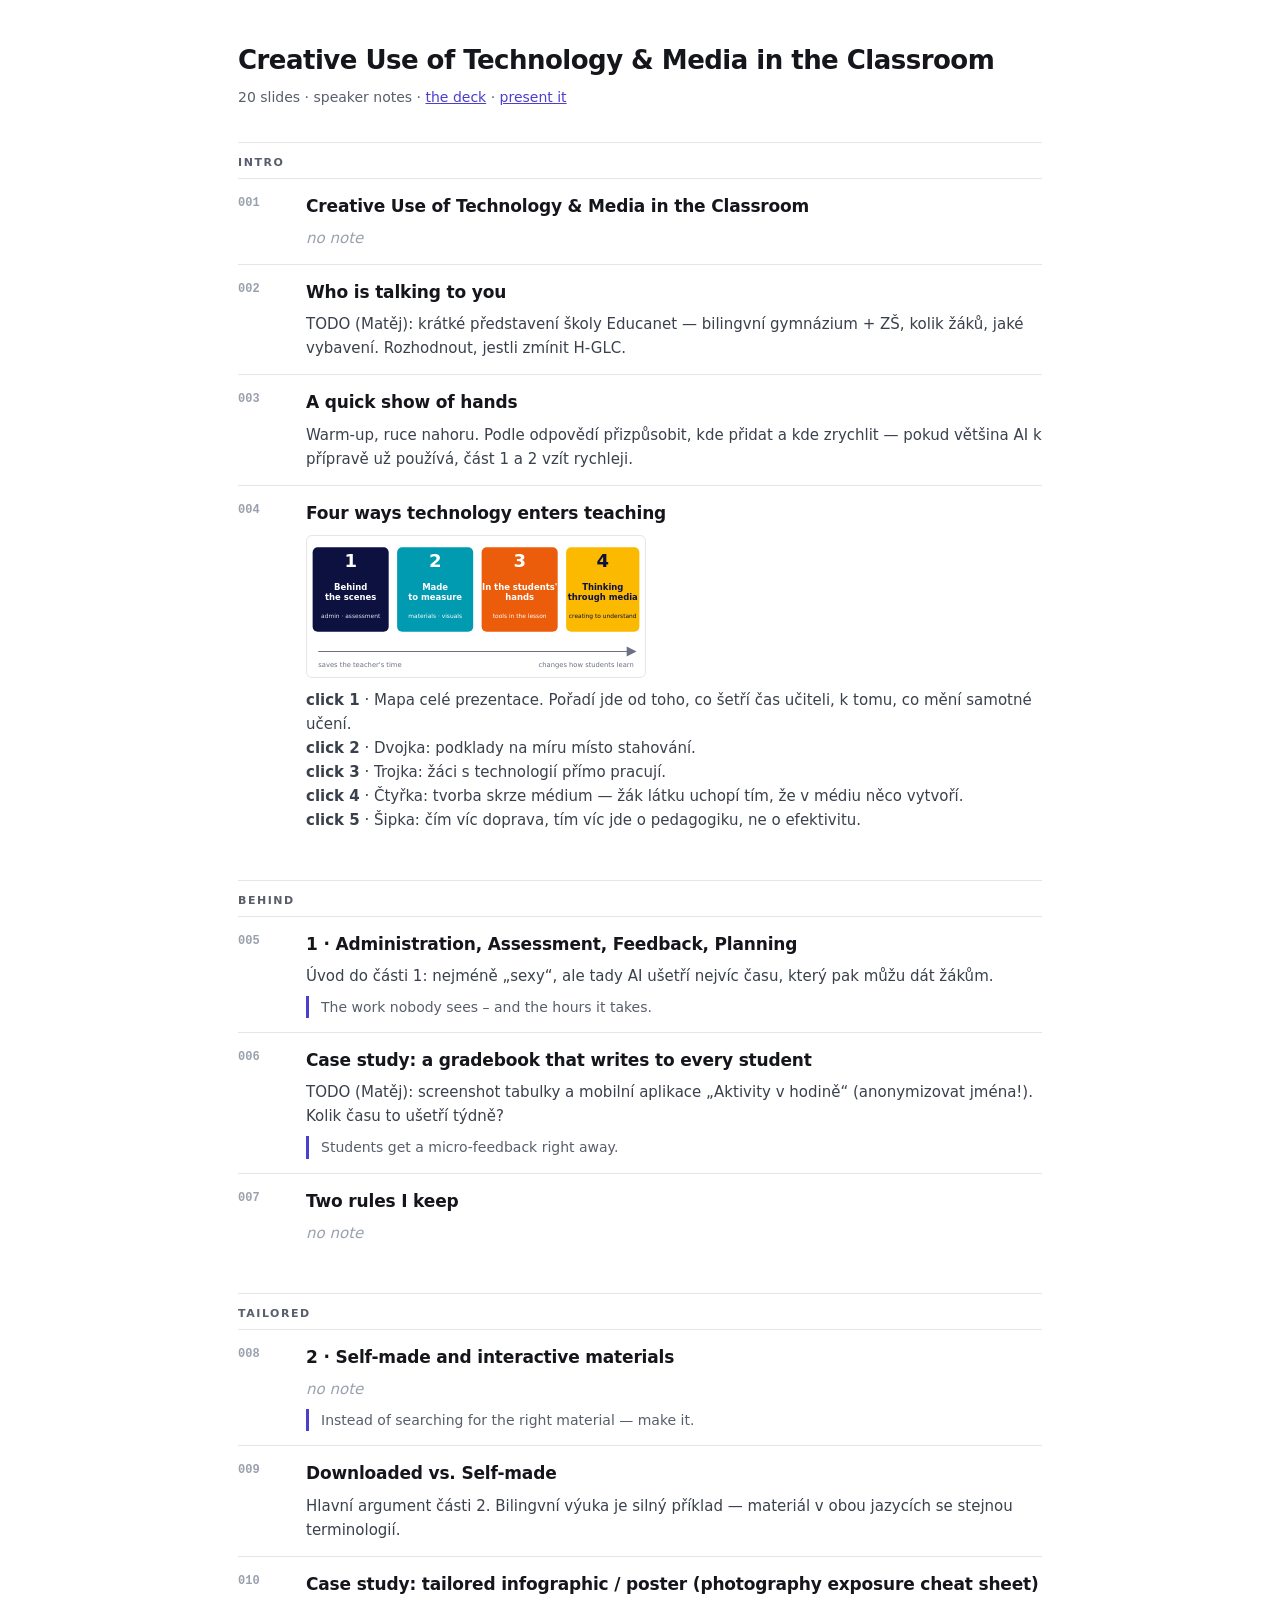
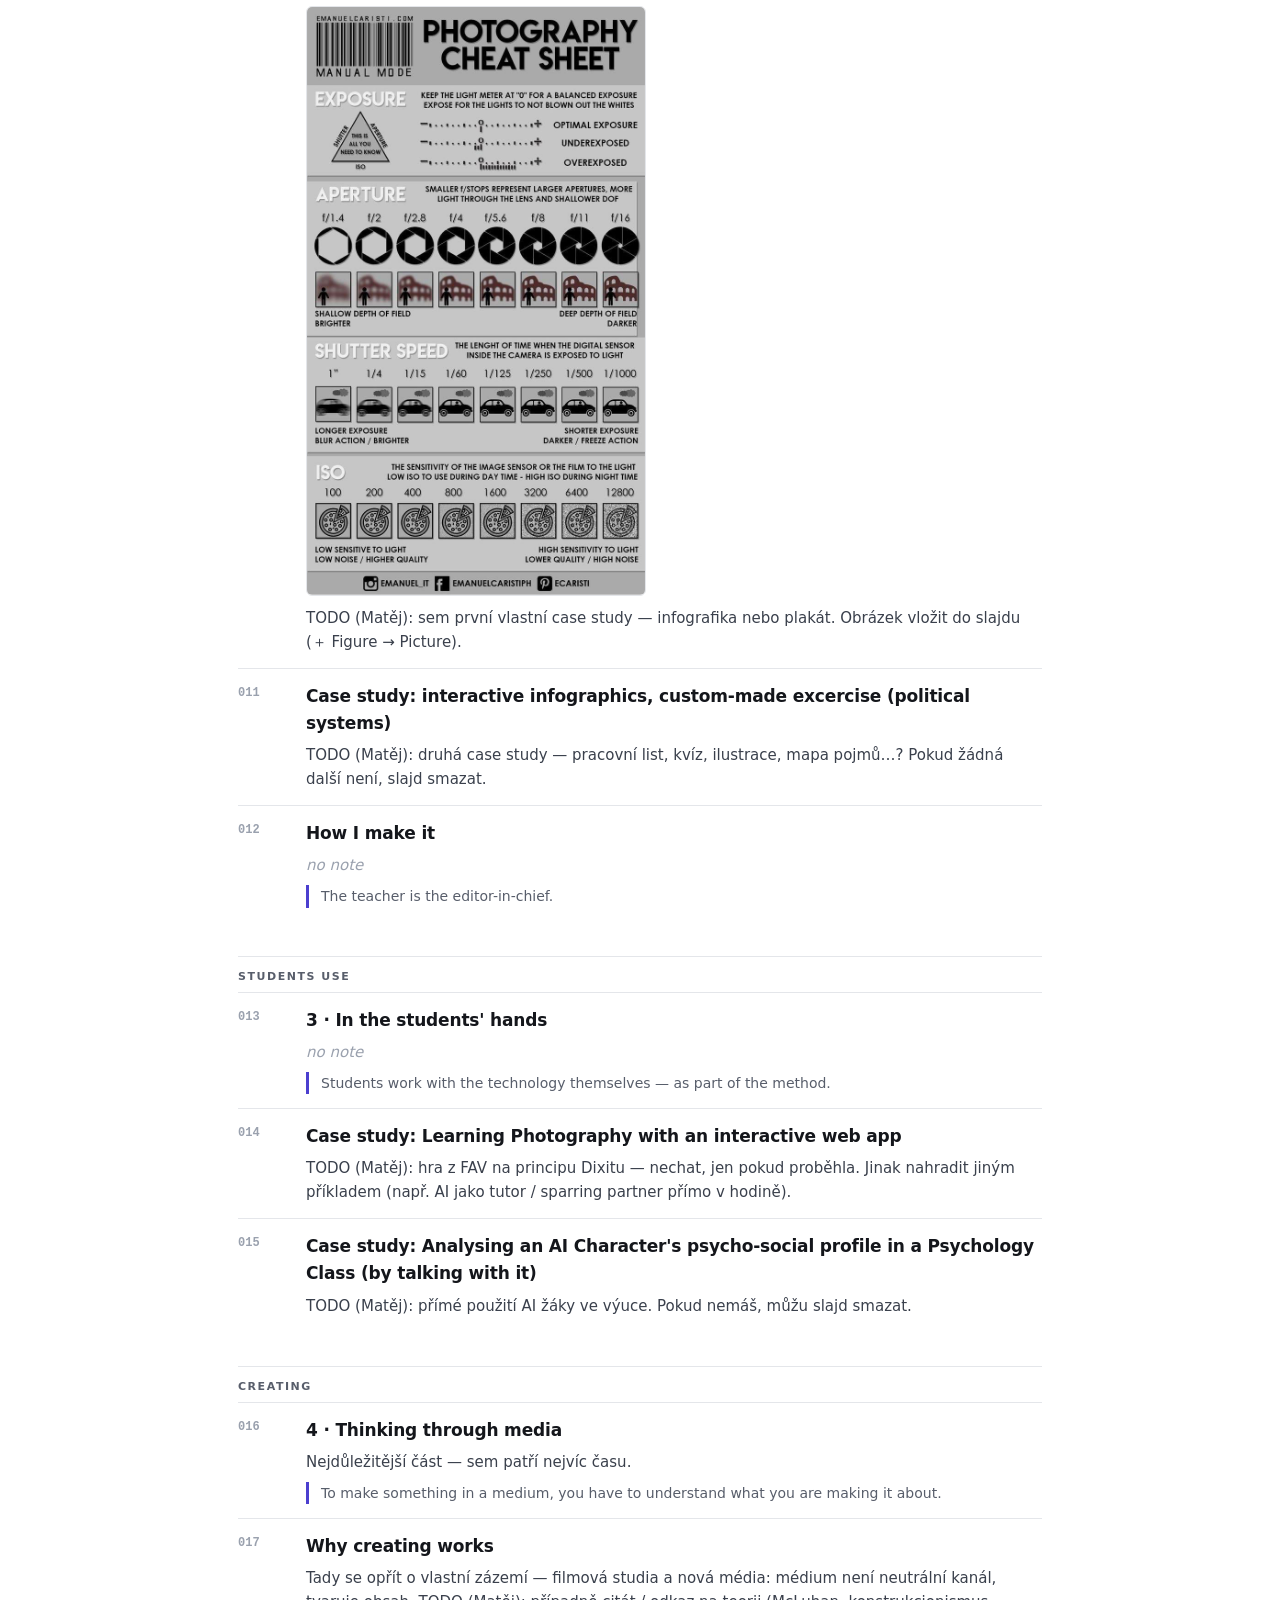
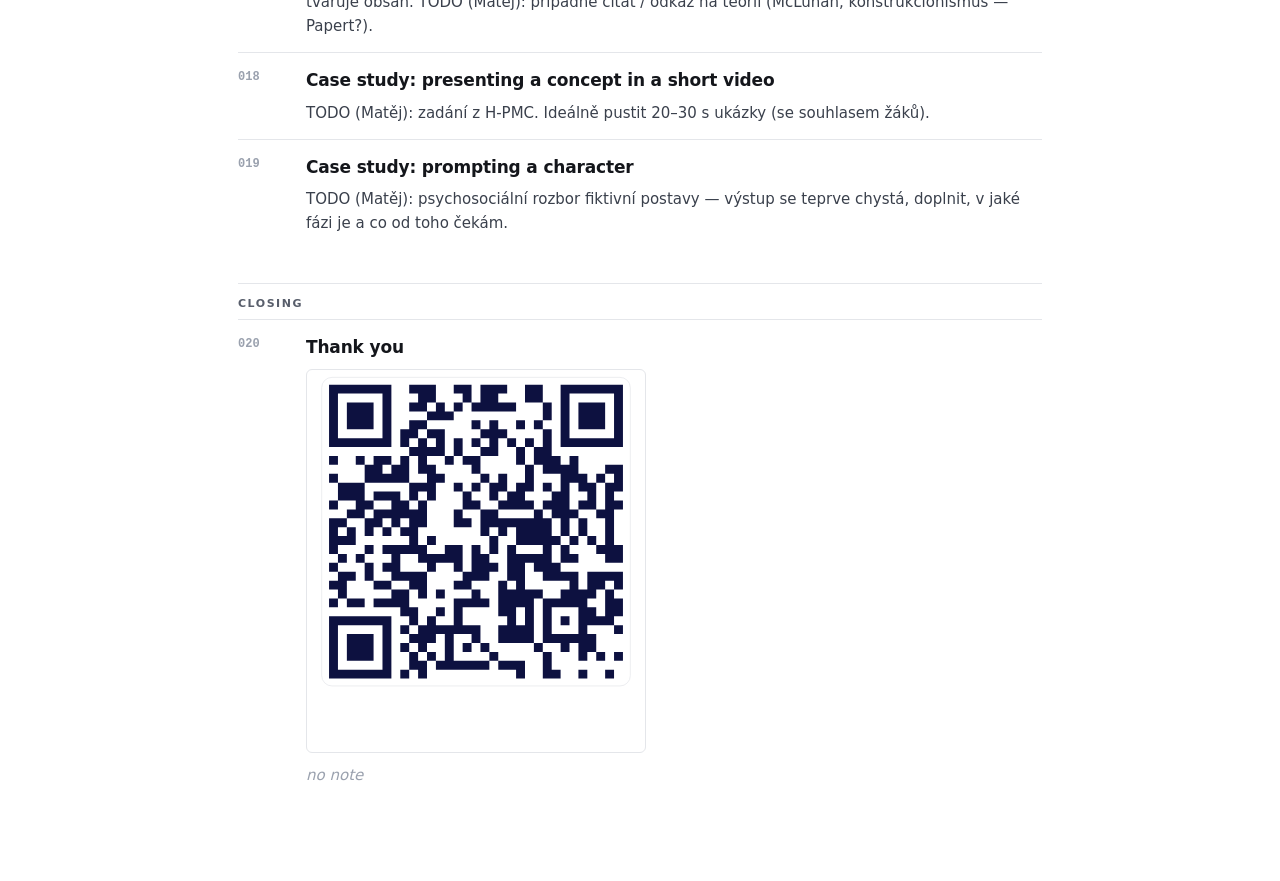
==== commit 2045a005: "Erasmus talk: take Matěj's third round of edits (character chatbot case study) Co-Authored-By: Claud" ====
--- a/site/erasmus-digital/notes/index.html
+++ b/site/erasmus-digital/notes/index.html
@@ -34,7 +34,7 @@
   .fig svg{background:var(--d-paper,#fff)}
 </style></head><body><div class="wrap">
 <h1>Creative Use of Technology &amp; Media in the Classroom</h1>
-<p class="sub">21 slides · speaker notes · <a href="../">the deck</a> ·
+<p class="sub">20 slides · speaker notes · <a href="../">the deck</a> ·
  <a href="../#present">present it</a></p>
 <div class="act">Intro</div>
 <div class="s"><div class="n">001</div><div><p class="t">Creative Use of Technology &amp; Media in the Classroom</p><p class="note none">no note</p></div></div>
@@ -97,9 +97,8 @@
 <div class="s"><div class="n">017</div><div><p class="t">Why creating works</p><p class="note">Tady se opřít o vlastní zázemí — filmová studia a nová média: médium není neutrální kanál, tvaruje obsah. TODO (Matěj): případně citát / odkaz na teorii (McLuhan, konstrukcionismus — Papert?).</p></div></div>
 <div class="s"><div class="n">018</div><div><p class="t">Case study: presenting a concept in a short video</p><p class="note">TODO (Matěj): zadání z H-PMC. Ideálně pustit 20–30 s ukázky (se souhlasem žáků).</p></div></div>
 <div class="s"><div class="n">019</div><div><p class="t">Case study: prompting a character</p><p class="note">TODO (Matěj): psychosociální rozbor fiktivní postavy — výstup se teprve chystá, doplnit, v jaké fázi je a co od toho čekám.</p></div></div>
-<div class="s"><div class="n">020</div><div><p class="t">What makes it work</p><p class="note none">no note</p></div></div>
 <div class="act">Closing</div>
-<div class="s"><div class="n">021</div><div><p class="t">Thank you</p><div class="fig"><svg xmlns="http://www.w3.org/2000/svg" viewBox="0 0 460 520" font-family="system-ui,sans-serif" role="img" lang="en">
+<div class="s"><div class="n">020</div><div><p class="t">Thank you</p><div class="fig"><svg xmlns="http://www.w3.org/2000/svg" viewBox="0 0 460 520" font-family="system-ui,sans-serif" role="img" lang="en">
   <title>These slides</title>
   <desc>QR code: https://matejkus-edu.github.io/slaidy/erasmus-digital/</desc>
   <rect x="20" y="10" width="420" height="420" rx="14" fill="#FFFFFF" stroke="#E5E7EB"></rect>
